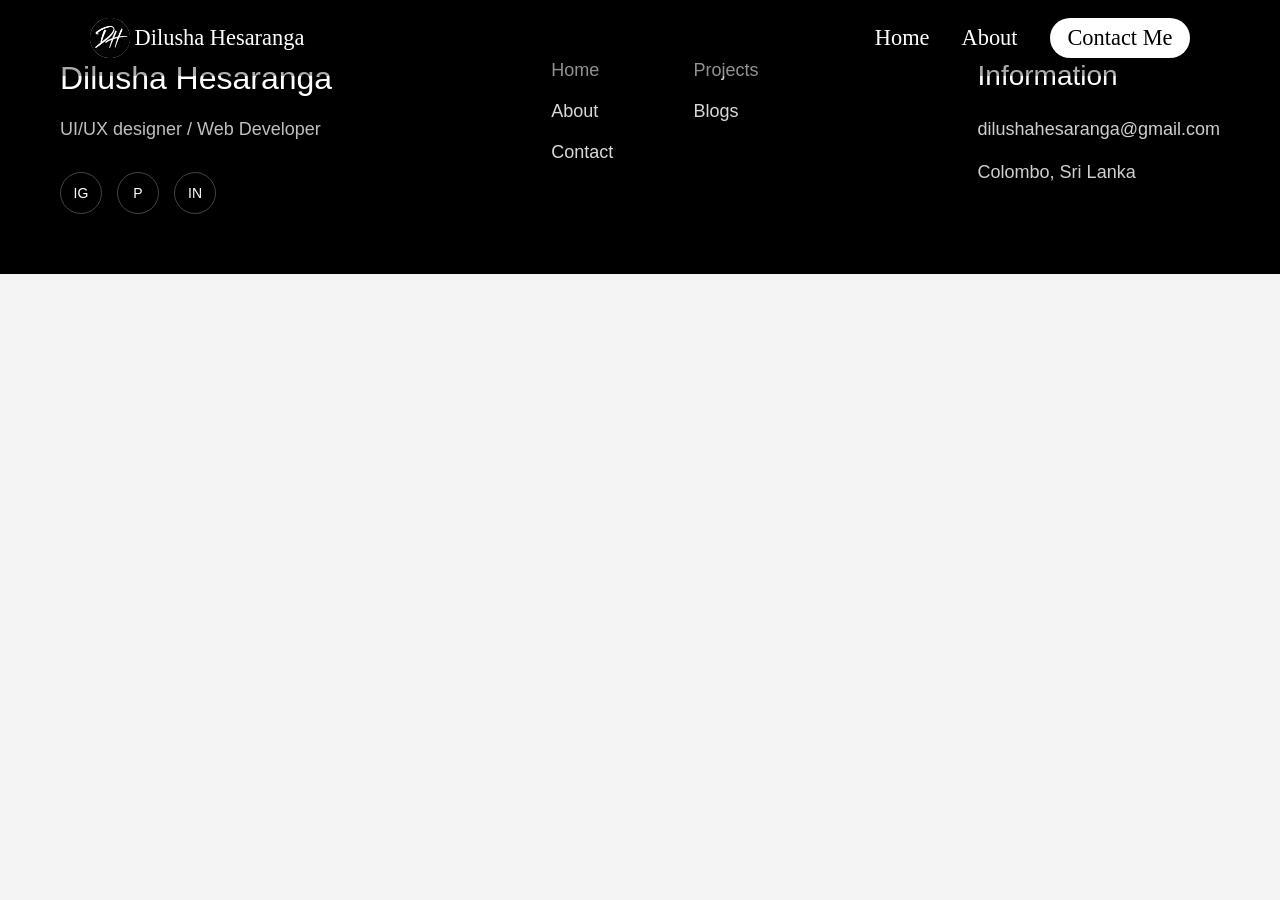
==== about.html @ bdb1834d "Made some changes to styles.css to make index.html more mobile responsive" ====
<!DOCTYPE html>
<html lang="en">
<head>
    <meta charset="UTF-8">
    <meta name="viewport" content="width=device-width, initial-scale=1.0">
    <title>Document</title>
    <link rel="stylesheet" href="./styles/styles.css">
    <link rel="stylesheet" href="https://cdnjs.cloudflare.com/ajax/libs/font-awesome/6.0.0/css/all.min.css">

</head>
<body>
    <div class="navbar">
        <div class="nav-name">
            <img src="./images/signature.webp" alt="signature-image" loading="lazy">
            <p class="title-name">Dilusha Hesaranga</p>
        </div>
        <div class="nav-links">
            <a href="index.html">Home</a>
            <a href="about.html">About</a>
            <a href="contact.html" id="cta">Contact Me</a>
        </div>
        <i class="fa-solid fa-bars" style="color: rgb(255, 255, 255);display: none;"></i>
        <div class="nav-links-mobile" style="display: none;">
            <a href="index.html">Home</a>
            <a href="about.html">About</a>
            <a href="contact.html" id="cta">Contact Me</a>
        </div>
    </div>    
    
    <footer class="footer">
  <div class="footer-container">
    <div class="footer-left">
      <h2>Dilusha Hesaranga</h2>
      <p>UI/UX designer / Web Developer</p>

      <div class="social-icons">
        <a href="www.instagram.com">IG</a>
        <a href="www.pinterest.com">P</a>
        <a href="www.linkedin.com">IN</a>
      </div>
    </div>

    <div class="footer-links">
      <div>
        <a href="./index.html">Home</a>
        <a href="./about.html">About</a>
        <a href="./contact.html">Contact</a>
      </div>

      <div>
        <a href="#">Projects</a>
        <a href="#">Blogs</a>
      </div>
    </div>

    <div class="footer-info">
      <h3>Information</h3>
      <p>dilushahesaranga@gmail.com</p>
      <p>Colombo, Sri Lanka</p>
    </div>
  </div>
</footer>
    <script src="scripts/script.js" defer></script>
</body>
</html>
---- styles/styles.css ----
:root{
    --morange: rgb(201, 81, 0);
    --cta-rad:30px;
    --darkgrey:rgba(65, 65, 65, 0.863);
    --grey:rgba(163, 163, 163, 0.117);
    --p:1.4em;
    --sp:1.2em;
    --upadding:0 4em;
}

*{
    box-sizing: border-box;
}

html{
    scroll-behavior: smooth;
}

body{
    margin: 0;
    background-color: var(--grey);
    overflow-x: hidden;
}

img{
    max-width: 100%;
    height: auto;
}

h1{
    font-weight: 500;
}

p{
    line-height: 1.4em;
}

.navbar{
    display: flex;
    justify-content: space-between;
    padding: var(--upadding);
    align-items: center;
    font-size: var(--p);
    position: fixed;
    width: 100%;
    box-sizing: border-box;
    z-index: 10;
    background-color: rgba(0, 0, 0, 0.326);
    animation: slideFromTop 1s ease;
    left: 0;
    top: 0;
}

.nav-name img{
    height: 40px;
    width: 40px;
    border-radius: 100%;
    flex-shrink: 0;
}

.nav-name{
    display: flex;
    align-items: center;
    gap: 5px;
    color: white;
    min-width: 0;
}

.title-name{
    white-space: nowrap;
}

.nav-links{
    display: flex;
    align-items: center;
    flex-wrap: wrap;
}

.nav-links a{
    margin-right: 2rem;
    text-decoration: none;
    color: white;
}

.nav-links a:last-child{
    margin-right: 0;
}

#cta{
    color: black;
    background-color: white;
    padding: 0.3em 0.8em;
    border-radius: var(--cta-rad);
    display: inline-flex;
    align-items: center;
    justify-content: center;
}

.nav-links-mobile{
    position: absolute;
    top: 100%;
    right: 1.5em;
    width: min(260px, calc(100% - 3em));
    padding: 1em;
    background-color: rgba(0, 0, 0, 0.88);
    border-radius: 20px;
}

.nav-links-mobile a{
    display: block;
    color: white;
    text-decoration: none;
    padding: 0.7em 0;
}

.hero-section {
    position: relative;
    display: flex;
    align-items: flex-end;
    min-height: 100vh;
    justify-content: flex-start;
    padding-top: 90px;
}

.rate-column{
    display: flex;
    align-items: center;
    gap: 0.25em;
    margin: 0 0 -1em 0;
    flex-wrap: wrap;
}

#hero-img {
    position: absolute;
    top: 0;
    left: 0;
    width: 100%;
    height: 100%;
    object-fit: cover;
    z-index: -1;
    animation: imageAnimation 0.8s ease;
}

.hero-desc {
    position: relative;
    z-index: 1;
    padding: 4em;
    max-width: 600px;
    width: 100%;
    color: white;
    font-size: var(--p);
    line-height: 1.2em;
    animation: slideFromLeft 1s ease;
}

#hero-title{
    word-break: break-word;
}

.cta-hero{
    background-color: var(--morange);
    color: white;
    font-size: 1em;
    padding: 0.4em 0.9em;
    border-radius: var(--cta-rad);
    max-width: fit-content;
    font-weight: bold;
    border: none;
    cursor: pointer;
}

.displayed-marquee{
    padding: 2em 0;
    display: flex;
    gap: 6%;
    align-items: center;
    justify-content: center;
    flex-wrap: nowrap;
    animation: marquee 15s linear infinite;
    min-width: max-content;
}

.marquee-section img{
    height: 50px;
    width: auto;
    flex-shrink: 0;
}

.marquee-section {
    -webkit-mask-image: linear-gradient(to right, transparent, black 30%, black 70%, transparent);
    mask-image: linear-gradient(to right, transparent, black 30%, black 70%, transparent);
    background-color: white;
    overflow: hidden;
}

.smtopic{
    display: flex;
    align-items: center;
    justify-content: center;
}

.smtopic p{
    font-size: 1.2em;
}

.descriptive-section{
    display: flex;
    flex-direction: column;
    align-items: center;
    padding: 0 1.5em;
}

.des-title{
    font-size: 2em;
    font-weight: 500;
    max-width: 800px;
    text-align: center;
}

.des-features{
    display: flex;
    gap: 1em;
    font-size: 1.3em;
    flex-wrap: wrap;
    justify-content: center;
}

.des-features p{
    background-color: white;
    padding: 0.45em 0.8em;
    border-radius: var(--cta-rad);
    margin: 0;
}

.features{
    display: grid;
    grid-template-columns: repeat(3, 1fr);
    padding: 0 10em;
    align-items: stretch;
    gap: 2.5em;
}

.feature-one{
    background-image: url(/images/strategy.webp);
    min-height: 400px;
    width: 100%;
    background-size: cover;
    background-position: center;
    color: white;
    border-radius: var(--cta-rad);
    align-content: end;
    padding: 1em;
}

.feature-two{
    background-image: url(/images/user.webp);
    min-height: 400px;
    width: 100%;
    background-size: cover;
    background-position: center;
    color: white;
    border-radius: var(--cta-rad);
    align-content: end;
    padding: 1em;
}

.feature-three{
    background-image: url(/images/execution.webp);
    min-height: 400px;
    width: 100%;
    background-size: cover;
    background-position: center;
    color: white;
    border-radius: var(--cta-rad);
    align-content: end;
    padding: 1em;
}

.feature-one h1,
.feature-one p,
.feature-two h1,
.feature-two p,
.feature-three h1,
.feature-three p{
    margin-left: 5px;
    font-weight: 500;
}

.feature-one p,
.feature-three p,
.feature-two p{
    font-size: 1.1em;
}

.project-section{
    display: flex;
    align-items: flex-start;
    padding: 0 10%;
    flex-direction: column;
}

.left-project{
    max-width: 540px;
}

.left-project h1{
    font-weight: 500;
}

.left-project p{
    font-size: var(--sp);
    color: var(--darkgrey);
}

.sub-project{
    display: flex;
    align-items: flex-end;
    justify-content: space-between;
    width: 100%;
    gap: 2em;
}

.right-project{
    display: flex;
    align-items: flex-end;
    justify-content: flex-end;
}

.specp{
    font-size: var(--sp);
    color: var(--darkgrey);
    max-width: 790px;
    text-align: center;
    padding: 0 1.5em;
}

.procolumn{
    display: flex;
    flex-direction: column;
    justify-content: center;
    align-items: center;
    padding: 0 1.5em;
}

.col1,.col2,.col3{
    display: flex;
    max-width: 700px;
    width: 100%;
    gap: 3em;
    background-color: white;
    margin: 1em;
    padding: 1em;
    border: 1px solid var(--darkgrey);
    border-radius: var(--cta-rad);
}

.footer {
    background-color: #000;
    color: #fff;
    padding: 60px 60px;
    font-family: Arial, sans-serif;
}

.footer-container {
    display: flex;
    justify-content: space-between;
    align-items: flex-start;
    gap: 60px;
    flex-wrap: wrap;
}

.footer-left h2 {
    font-size: 32px;
    font-weight: 500;
    margin: 0 0 20px;
}

.footer-left p {
    font-size: 18px;
    color: #bfbfbf;
    margin-bottom: 30px;
}

.social-icons {
    display: flex;
    gap: 15px;
    flex-wrap: wrap;
}

.social-icons a {
    width: 42px;
    height: 42px;
    border: 1px solid #444;
    border-radius: 50%;
    display: flex;
    align-items: center;
    justify-content: center;
    text-decoration: none;
    color: #fff;
    font-size: 14px;
    transition: 0.3s;
}

.social-icons a:hover {
    border-color: #fff;
}

.footer-links {
    display: flex;
    gap: 80px;
    flex-wrap: wrap;
}

.footer-links div {
    display: flex;
    flex-direction: column;
    gap: 20px;
}

.footer-links a {
    color: #d9d9d9;
    text-decoration: none;
    font-size: 18px;
    transition: 0.3s;
}

.footer-links a:hover {
    color: #fff;
}

.footer-info h3 {
    font-size: 28px;
    margin: 0 0 25px;
    font-weight: 500;
}

.footer-info p {
    font-size: 18px;
    color: #cfcfcf;
    margin: 0 0 18px;
}

@media (max-width: 1200px) {
    :root{
        --upadding: 0 2.5em;
    }

    .features{
        padding: 0 5em;
        gap: 1.5em;
    }

    .project-section{
        padding: 0 6%;
    }
}

@media (max-width: 992px) {
    :root{
        --p: 1.2em;
        --sp: 1.05em;
        --upadding: 0 2em;
    }

    .navbar{
        padding-top: 1em;
        padding-bottom: 1em;
    }

    .hero-section{
        min-height: auto;
        padding-top: 110px;
        padding-bottom: 4em;
        align-items: flex-end;
    }

    .hero-desc{
        max-width: 100%;
        padding: 3em 2em;
    }

    .des-title{
        font-size: 1.7em;
    }

    .features{
        grid-template-columns: repeat(2, 1fr);
        padding: 0 2em;
    }

    .sub-project{
        flex-direction: column;
        align-items: flex-start;
    }

    .left-project{
        max-width: 100%;
    }

    .right-project{
        width: 100%;
        justify-content: flex-start;
    }

    .footer {
        padding: 50px 35px;
    }

    .footer-container {
        flex-direction: column;
        gap: 40px;
    }

    .footer-links {
        gap: 40px;
    }
}

@media (max-width: 768px) {
    :root{
        --upadding: 0 1.2em;
    }

    .navbar{
        font-size: 1em;
        gap: 1em;
    }

    .title-name{
        font-size: 0.95em;
    }

    .nav-links{
        display: none;
    }

    .navbar .fa-bars{
        display: block !important;
        cursor: pointer;
        font-size: 1.2em;
    }

    .hero-section{
        align-items: flex-end;
        min-height: 90vh;
    }

    .hero-desc{
        padding: 2em 1.2em;
        font-size: 1.05em;
    }

    .rate-column{
        margin-bottom: 0;
    }

    .displayed-marquee{
        gap: 40px;
        padding: 1.5em 0;
    }

    .marquee-section img{
        height: 40px;
    }

    .des-title{
        font-size: 1.45em;
    }

    .des-features{
        font-size: 1em;
        gap: 0.8em;
    }

    .features{
        grid-template-columns: 1fr;
        padding: 0 1.2em;
    }

    .feature-one,
    .feature-two,
    .feature-three{
        min-height: 320px;
    }

    .project-section{
        padding: 0 1.2em;
    }

    .col1,.col2,.col3{
        flex-direction: column;
        gap: 1em;
    }

    .footer {
        padding: 40px 20px;
    }

    .footer-left h2 {
        font-size: 26px;
    }

    .footer-info h3 {
        font-size: 24px;
    }

    .footer-links a,
    .footer-left p,
    .footer-info p {
        font-size: 16px;
    }
}

@media (max-width: 576px) {
    .navbar{
        padding-left: 1em;
        padding-right: 1em;
    }

    .nav-name{
        gap: 8px;
        max-width: calc(100% - 40px);
    }

    .title-name{
        overflow: hidden;
        text-overflow: ellipsis;
    }

    .hero-section{
        min-height: 85vh;
        padding-top: 85px;
    }

    .hero-desc{
        padding: 1.5em 1em;
    }

    .hero-desc p{
        font-size: 0.95em;
    }

    .cta-hero{
        width: 100%;
        max-width: 220px;
        text-align: center;
    }

    .des-title{
        font-size: 1.25em;
    }

    .specp{
        padding: 0 1em;
    }

    .col1,.col2,.col3{
        padding: 0.9em;
        margin-left: 0;
        margin-right: 0;
    }

    .footer-links {
        flex-direction: column;
        gap: 25px;
    }
}

@media (max-width: 420px) {
    .nav-name img{
        height: 34px;
        width: 34px;
    }

    .title-name{
        font-size: 0.85em;
    }

    .hero-section{
        min-height: 80vh;
    }

    .hero-desc{
        font-size: 0.95em;
    }

    .des-features{
        flex-direction: column;
        align-items: center;
    }

    .feature-one,
    .feature-two,
    .feature-three{
        min-height: 280px;
    }
}

/*Animations*/
@keyframes slideFromLeft {
    from {
        transform: translateX(-50px);
        opacity: 0;
    }
    to {
        transform: translateX(0);
        opacity: 1;
    }
}

@keyframes slideFromTop {
    from {
        transform: translateY(-50px);
        opacity: 0;
    }
    to {
        transform: translateY(0);
        opacity: 1;
    }
}

@keyframes imageAnimation{
    from{
        filter: blur(10px);
    }
    to{
        filter: blur(0);
    }
}

@keyframes marquee{
    from{
        transform: translateX(0);
    }
    to{
        transform: translateX(-50%);
    }
}
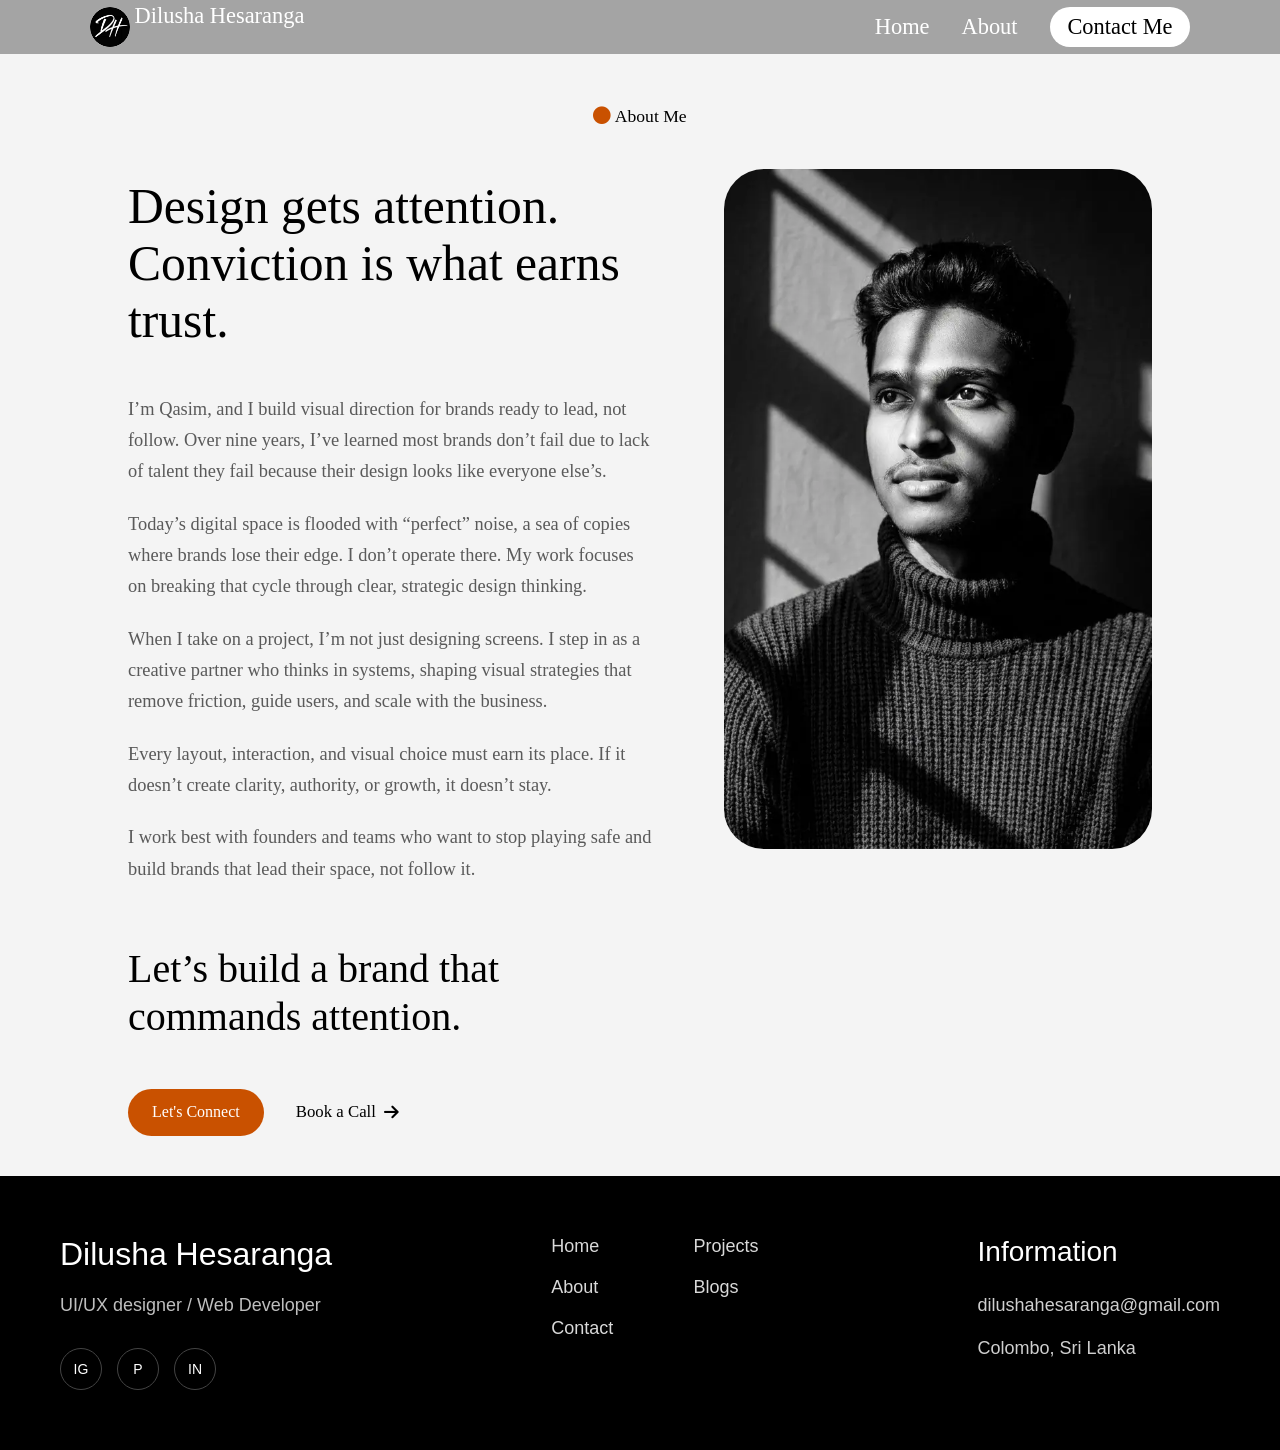
==== commit 3dfb119b: "Added the content for the about.html and made it responsive" ====
--- a/about.html
+++ b/about.html
@@ -4,6 +4,7 @@
     <meta charset="UTF-8">
     <meta name="viewport" content="width=device-width, initial-scale=1.0">
     <title>Document</title>
+    <link rel="stylesheet" href="./styles/about.css">
     <link rel="stylesheet" href="./styles/styles.css">
     <link rel="stylesheet" href="https://cdnjs.cloudflare.com/ajax/libs/font-awesome/6.0.0/css/all.min.css">
 
@@ -25,7 +26,41 @@
             <a href="about.html">About</a>
             <a href="contact.html" id="cta">Contact Me</a>
         </div>
-    </div>    
+    </div>  
+    
+    
+    <section class="about-wrapper">
+        <div class="about-topic">
+            <p><i class="fa-solid fa-circle" style="color: var(--morange);"></i>&nbsp;About Me</p>
+        </div>
+
+        <div class="about-section">
+            <div class="left-about">
+                <h1>Design gets attention. Conviction is what earns trust.</h1>
+
+                <p>I’m Qasim, and I build visual direction for brands ready to lead, not follow. Over nine years, I’ve learned most brands don’t fail due to lack of talent they fail because their design looks like everyone else’s.</p>
+
+                <p>Today’s digital space is flooded with “perfect” noise, a sea of copies where brands lose their edge. I don’t operate there. My work focuses on breaking that cycle through clear, strategic design thinking.</p>
+
+                <p>When I take on a project, I’m not just designing screens. I step in as a creative partner who thinks in systems, shaping visual strategies that remove friction, guide users, and scale with the business.</p>
+
+                <p>Every layout, interaction, and visual choice must earn its place. If it doesn’t create clarity, authority, or growth, it doesn’t stay.</p>
+
+                <p>I work best with founders and teams who want to stop playing safe and build brands that lead their space, not follow it.</p>
+
+                <h2>Let’s build a brand that commands attention.</h2>
+
+                <div class="about-buttons">
+                    <a href="#" class="cta-about">Let's Connect</a>
+                    <a href="#" class="book-call">Book a Call <i class="fa-solid fa-arrow-right"></i></a>
+                </div>
+            </div>
+
+            <div class="right-about">
+                <img src="./images/about-portrait.webp" alt="about-image">
+            </div>
+        </div>
+    </section>
     
     <footer class="footer">
   <div class="footer-container">
--- a/styles/about.css
+++ b/styles/about.css
@@ -0,0 +1,306 @@
+:root{
+    --morange: rgb(201, 81, 0);
+    --cta-rad: 30px;
+    --darkgrey: rgba(65, 65, 65, 0.863);
+    --grey: rgba(163, 163, 163, 0.117);
+    --p: 1.4em;
+    --sp: 1.2em;
+    --upadding: 0 4em;
+}
+
+*{
+    box-sizing: border-box;
+}
+
+html{
+    scroll-behavior: smooth;
+}
+
+body{
+    margin: 0;
+    background-color: var(--grey);
+    overflow-x: hidden;
+}
+
+img{
+    max-width: 100%;
+    height: auto;
+}
+
+h1,h2,p{
+    margin-top: 0;
+}
+
+.about-wrapper{
+    margin-top: 5em;
+    width: 100%;
+    min-height: 100vh;
+    padding: 1.5em 10% 2.5em 10%;
+    display: flex;
+    flex-direction: column;
+    justify-content: center;
+}
+
+.about-topic{
+    display: flex;
+    align-items: center;
+    justify-content: center;
+    margin-bottom: 2.5em;
+}
+
+.about-topic p{
+    font-size: 1.1em;
+    color: black;
+    margin: 0;
+}
+
+.about-section{
+    display: grid;
+    grid-template-columns: 1.1fr 0.9fr;
+    gap: 4.5em;
+    align-items: start;
+}
+
+.left-about{
+    padding-top: 0.6em;
+}
+
+.left-about h1{
+    font-size: 3.1em;
+    font-weight: 500;
+    line-height: 1.15em;
+    max-width: 650px;
+    margin-bottom: 0.9em;
+    color: black;
+}
+
+.left-about p{
+    font-size: 1.15em;
+    line-height: 1.7em;
+    color: var(--darkgrey);
+    max-width: 720px;
+    margin-bottom: 1.15em;
+}
+
+.left-about h2{
+    font-size: 2.5em;
+    font-weight: 500;
+    line-height: 1.2em;
+    max-width: 620px;
+    margin-top: 1.5em;
+    margin-bottom: 1.2em;
+    color: black;
+}
+
+.about-buttons{
+    display: flex;
+    align-items: center;
+    gap: 2em;
+    flex-wrap: wrap;
+    margin-top: 0.5em;
+}
+
+.cta-about{
+    text-decoration: none;
+    background-color: var(--morange);
+    color: white;
+    padding: 0.9em 1.5em;
+    border-radius: var(--cta-rad);
+    font-weight: 500;
+    display: inline-flex;
+    align-items: center;
+    justify-content: center;
+}
+
+.book-call{
+    text-decoration: none;
+    color: black;
+    font-size: 1.05em;
+    display: inline-flex;
+    align-items: center;
+    gap: 0.5em;
+}
+
+.right-about{
+    display: flex;
+    justify-content: center;
+    align-items: flex-start;
+}
+
+.right-about img{
+    width: 100%;
+    max-width: 470px;
+    height: 680px;
+    object-fit: cover;
+    border-radius: 40px;
+    display: block;
+}
+
+@media (max-width: 1200px){
+    .about-wrapper{
+        padding: 1.5em 7% 2.5em 7%;
+    }
+
+    .about-section{
+        gap: 3em;
+    }
+
+    .left-about h1{
+        font-size: 2.6em;
+    }
+
+    .left-about h2{
+        font-size: 2.1em;
+    }
+
+    .left-about p{
+        font-size: 1.05em;
+    }
+
+    .right-about img{
+        height: 620px;
+    }
+}
+
+@media (max-width: 992px){
+    .about-wrapper{
+        padding: 2em 5% 3em 5%;
+    }
+
+    .about-section{
+        grid-template-columns: 1fr;
+        gap: 2.5em;
+    }
+
+    .left-about{
+        order: 2;
+        padding-top: 0;
+    }
+
+    .right-about{
+        order: 1;
+        justify-content: flex-start;
+    }
+
+    .right-about img{
+        max-width: 420px;
+        height: 560px;
+    }
+
+    .left-about h1{
+        font-size: 2.3em;
+        max-width: 100%;
+    }
+
+    .left-about h2{
+        font-size: 2em;
+        max-width: 100%;
+    }
+
+    .left-about p{
+        max-width: 100%;
+    }
+}
+
+@media (max-width: 768px){
+    .about-wrapper{
+        padding: 1.5em 1.2em 2.5em 1.2em;
+    }
+
+    .about-topic{
+        margin-bottom: 2em;
+    }
+
+    .about-section{
+        gap: 2em;
+    }
+
+    .left-about h1{
+        font-size: 2em;
+        line-height: 1.2em;
+    }
+
+    .left-about h2{
+        font-size: 1.8em;
+        line-height: 1.25em;
+        margin-top: 1.3em;
+    }
+
+    .left-about p{
+        font-size: 1em;
+        line-height: 1.65em;
+    }
+
+    .about-buttons{
+        gap: 1.2em;
+    }
+
+    .right-about img{
+        width: 100%;
+        max-width: 100%;
+        height: 500px;
+        border-radius: 30px;
+    }
+}
+
+@media (max-width: 576px){
+    .about-wrapper{
+        padding: 1.2em 1em 2em 1em;
+    }
+
+    .about-topic p{
+        font-size: 1em;
+    }
+
+    .left-about h1{
+        font-size: 1.7em;
+    }
+
+    .left-about h2{
+        font-size: 1.55em;
+    }
+
+    .left-about p{
+        font-size: 0.95em;
+        margin-bottom: 1em;
+    }
+
+    .about-buttons{
+        flex-direction: row;
+        align-items: center;
+        gap: 1em;
+    }
+
+    .cta-about{
+        padding: 0.8em 1.25em;
+        font-size: 0.95em;
+    }
+
+    .book-call{
+        font-size: 0.95em;
+    }
+
+    .right-about img{
+        height: 420px;
+        border-radius: 24px;
+    }
+}
+
+@media (max-width: 420px){
+    .left-about h1{
+        font-size: 1.5em;
+    }
+
+    .left-about h2{
+        font-size: 1.35em;
+    }
+
+    .about-buttons{
+        flex-direction: column;
+        align-items: flex-start;
+    }
+
+    .right-about img{
+        height: 360px;
+    }
+}
--- a/styles/styles.css
+++ b/styles/styles.css
@@ -239,38 +239,41 @@
     align-items: stretch;
     gap: 2.5em;
 }
-
+.feature-one,.feature-two,.feature-three{
+    box-shadow: 10px 10px 8px rgba(143, 143, 143, 0.331);
+}
 .feature-one{
-    background-image: url(/images/strategy.webp);
+    background-image: url("/images/strategy (1).webp");
     min-height: 400px;
     width: 100%;
     background-size: cover;
     background-position: center;
-    color: white;
+    color: black;
     border-radius: var(--cta-rad);
     align-content: end;
     padding: 1em;
+    
 }
 
 .feature-two{
-    background-image: url(/images/user.webp);
+    background-image: url("/images/user (1).webp");
     min-height: 400px;
     width: 100%;
     background-size: cover;
     background-position: center;
-    color: white;
+    color: black;
     border-radius: var(--cta-rad);
     align-content: end;
     padding: 1em;
 }
 
 .feature-three{
-    background-image: url(/images/execution.webp);
+    background-image: url("/images/execution (1).webp");
     min-height: 400px;
     width: 100%;
     background-size: cover;
     background-position: center;
-    color: white;
+    color: black;
     border-radius: var(--cta-rad);
     align-content: end;
     padding: 1em;
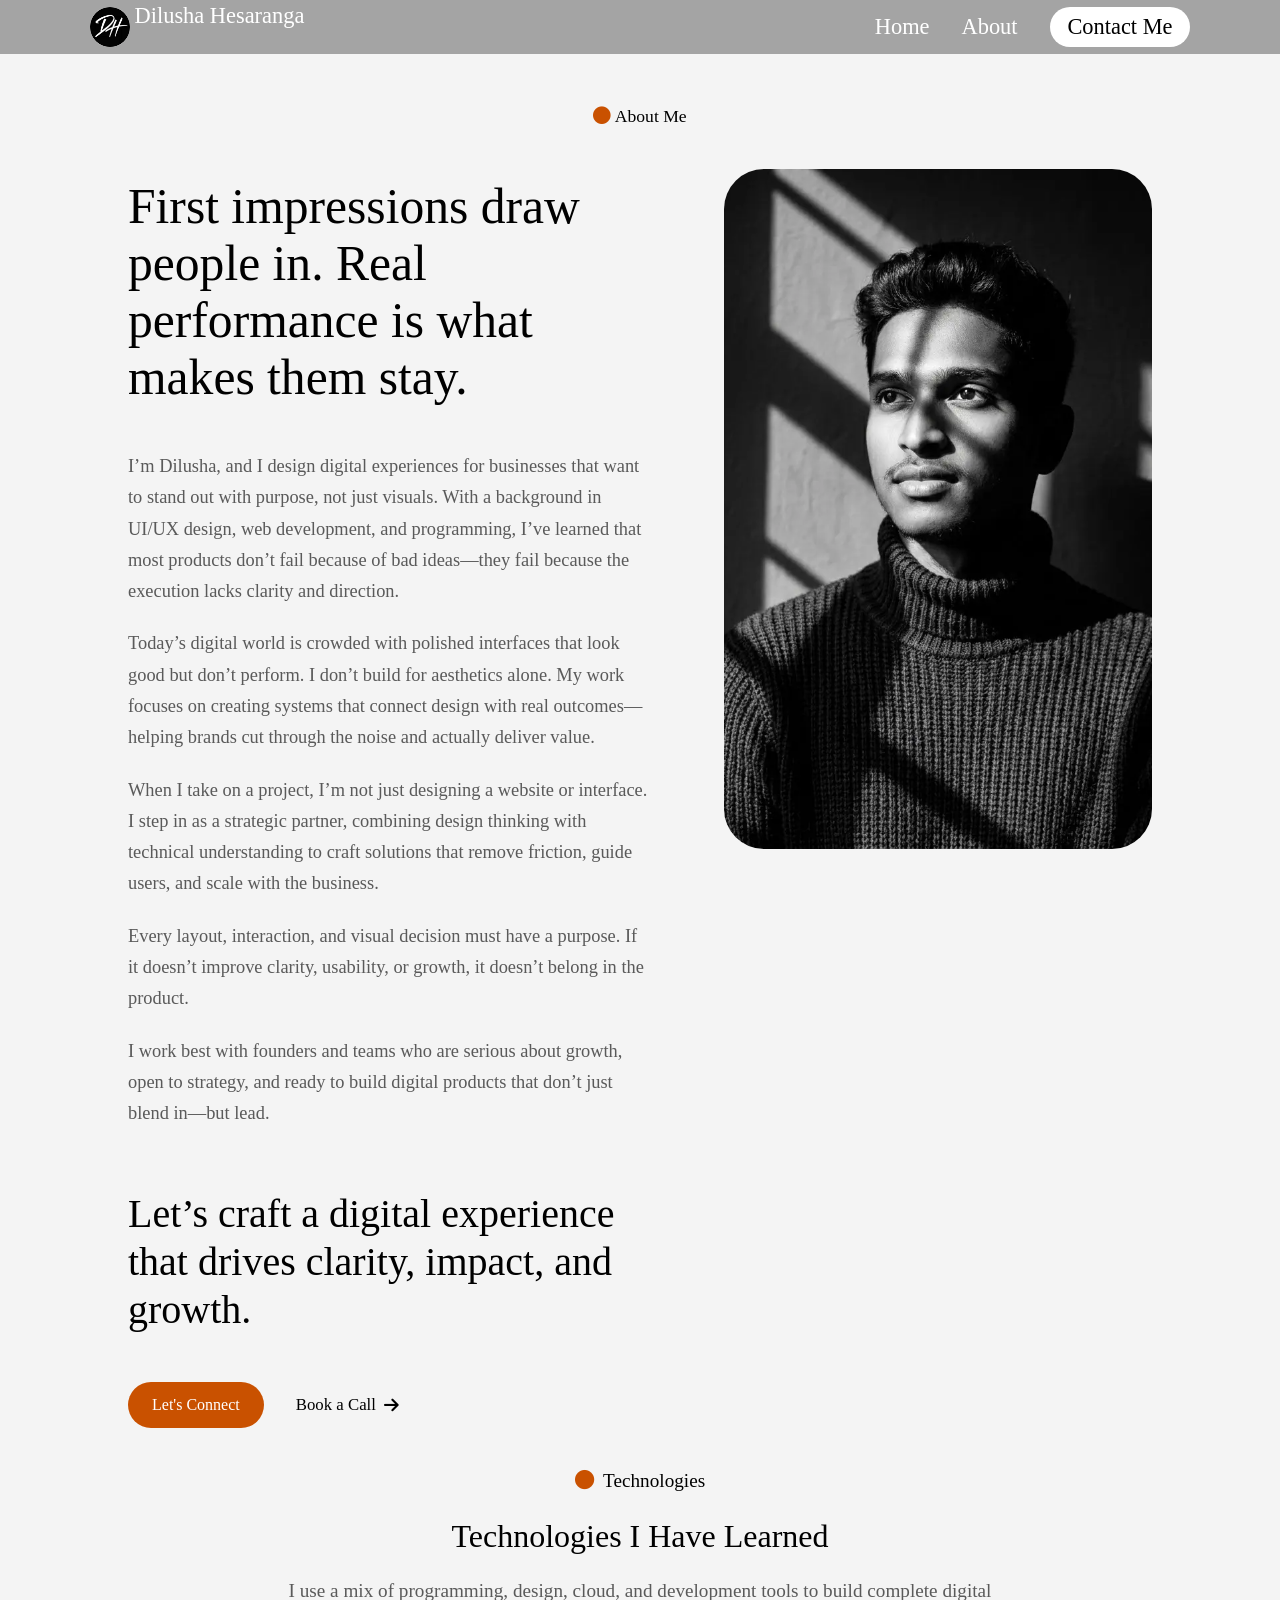
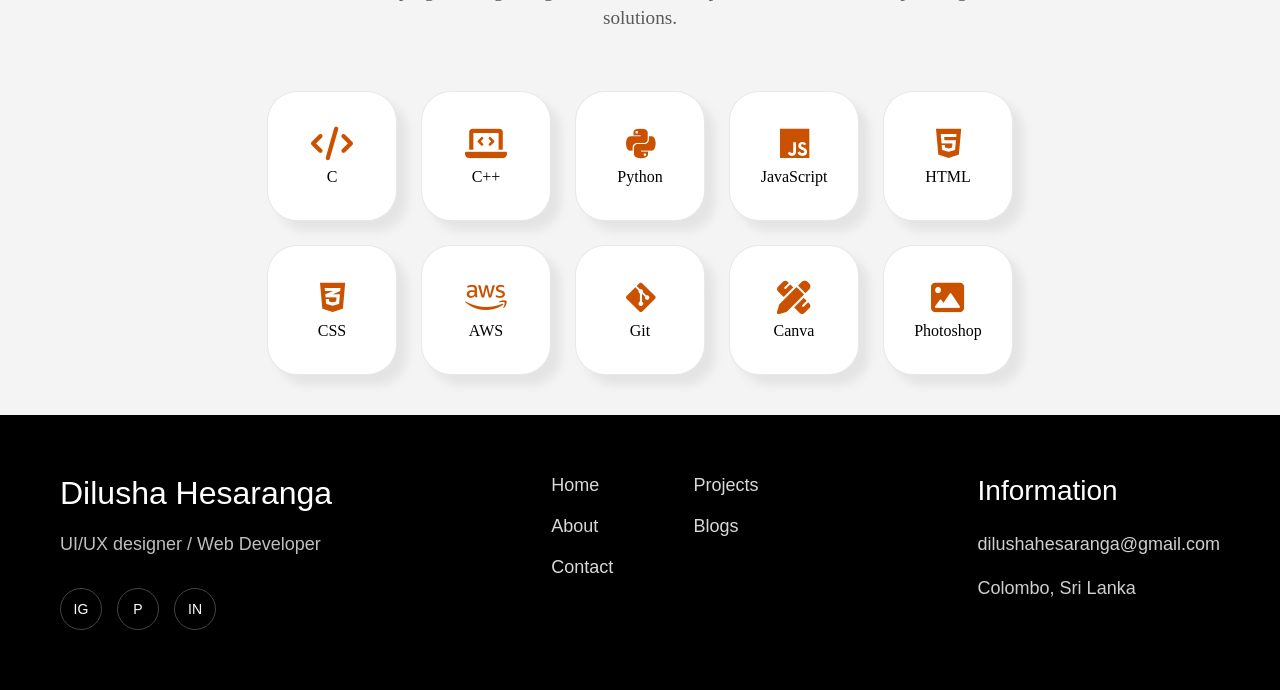
==== commit ad6afaee: "Added more changes and added the skills to about.html" ====
--- a/about.html
+++ b/about.html
@@ -36,20 +36,19 @@
 
         <div class="about-section">
             <div class="left-about">
-                <h1>Design gets attention. Conviction is what earns trust.</h1>
+                <h1>First impressions draw people in. Real performance is what makes them stay.</h1>
 
-                <p>I’m Qasim, and I build visual direction for brands ready to lead, not follow. Over nine years, I’ve learned most brands don’t fail due to lack of talent they fail because their design looks like everyone else’s.</p>
+                <p>I’m Dilusha, and I design digital experiences for businesses that want to stand out with purpose, not just visuals. With a background in UI/UX design, web development, and programming, I’ve learned that most products don’t fail because of bad ideas—they fail because the execution lacks clarity and direction.</p>
 
-                <p>Today’s digital space is flooded with “perfect” noise, a sea of copies where brands lose their edge. I don’t operate there. My work focuses on breaking that cycle through clear, strategic design thinking.</p>
+                <p>Today’s digital world is crowded with polished interfaces that look good but don’t perform. I don’t build for aesthetics alone. My work focuses on creating systems that connect design with real outcomes—helping brands cut through the noise and actually deliver value.</p>
 
-                <p>When I take on a project, I’m not just designing screens. I step in as a creative partner who thinks in systems, shaping visual strategies that remove friction, guide users, and scale with the business.</p>
+                <p>When I take on a project, I’m not just designing a website or interface. I step in as a strategic partner, combining design thinking with technical understanding to craft solutions that remove friction, guide users, and scale with the business.</p>
 
-                <p>Every layout, interaction, and visual choice must earn its place. If it doesn’t create clarity, authority, or growth, it doesn’t stay.</p>
+                <p>Every layout, interaction, and visual decision must have a purpose. If it doesn’t improve clarity, usability, or growth, it doesn’t belong in the product.</p>
 
-                <p>I work best with founders and teams who want to stop playing safe and build brands that lead their space, not follow it.</p>
+                <p>I work best with founders and teams who are serious about growth, open to strategy, and ready to build digital products that don’t just blend in—but lead.</p>
 
-                <h2>Let’s build a brand that commands attention.</h2>
-
+                <h2>Let’s craft a digital experience that drives clarity, impact, and growth.</h2>  
                 <div class="about-buttons">
                     <a href="#" class="cta-about">Let's Connect</a>
                     <a href="#" class="book-call">Book a Call <i class="fa-solid fa-arrow-right"></i></a>
@@ -61,6 +60,73 @@
             </div>
         </div>
     </section>
+
+    <div class="tech-section">
+    <div class="smtopic">
+        <p><i class="fa-solid fa-circle" style="color: var(--morange);"></i>
+        &nbsp;Technologies</p>
+    </div>
+
+    <div class="tech-title">
+        <p>Technologies I Have Learned</p>
+    </div>
+
+    <div class="tech-desc">
+        <p>I use a mix of programming, design, cloud, and development tools to build complete digital solutions.</p>
+    </div>
+
+    <div class="tech-grid">
+        <div class="tech-card">
+            <i class="fa-solid fa-code fa"></i>
+            <h1>C</h1>
+        </div>
+
+        <div class="tech-card">
+            <i class="fa-solid fa-laptop-code"></i>
+            <h1>C++</h1>
+        </div>
+
+        <div class="tech-card">
+            <i class="fa-brands fa-python"></i>
+            <h1>Python</h1>
+        </div>
+
+        <div class="tech-card">
+            <i class="fa-brands fa-js"></i>
+            <h1>JavaScript</h1>
+        </div>
+
+        <div class="tech-card">
+            <i class="fa-brands fa-html5"></i>
+            <h1>HTML</h1>
+        </div>
+
+        <div class="tech-card">
+            <i class="fa-brands fa-css3-alt"></i>
+            <h1>CSS</h1>
+        </div>
+
+        <div class="tech-card">
+            <i class="fa-brands fa-aws"></i>
+            <h1>AWS</h1>
+        </div>
+
+        <div class="tech-card">
+            <i class="fa-brands fa-git-alt"></i>
+            <h1>Git</h1>
+        </div>
+
+        <div class="tech-card">
+            <i class="fa-solid fa-pen-ruler"></i>
+            <h1>Canva</h1>
+        </div>
+
+        <div class="tech-card">
+            <i class="fa-solid fa-image"></i>
+            <h1>Photoshop</h1>
+        </div>
+    </div>
+</div>
     
     <footer class="footer">
   <div class="footer-container">
--- a/styles/about.css
+++ b/styles/about.css
@@ -135,7 +135,155 @@
     border-radius: 40px;
     display: block;
 }
-
+.tech-section{
+    display: flex;
+    flex-direction: column;
+    align-items: center;
+    padding: 0 10%;
+}
+
+.tech-title{
+    max-width: 800px;
+    text-align: center;
+}
+
+.tech-title p{
+    font-size: 2em;
+    font-weight: 500;
+    margin: 0;
+}
+
+.tech-desc{
+    max-width: 760px;
+    text-align: center;
+}
+
+.tech-desc p{
+    font-size: var(--sp);
+    color: var(--darkgrey);
+    margin-top: 1em;
+}
+
+.tech-grid{
+    display: grid;
+    grid-template-columns: repeat(5, 130px);
+    gap: 1.5em;
+    width: 100%;
+    margin: 2.5em 0;
+    justify-content: center;
+}
+
+.tech-card{
+    background-color: white;
+    border-radius: var(--cta-rad);
+    display: flex;
+    flex-direction: column;
+    align-items: center;
+    justify-content: center;
+    gap: 0.5em;
+    height: 130px;
+    width: 130px;
+    border: 1px solid rgba(65, 65, 65, 0.12);
+    box-shadow: 10px 10px 8px rgba(143, 143, 143, 0.150);
+    text-align: center;
+    transition: 0.3s;
+}
+
+.tech-card i{
+    font-size: 2.1em;
+    color: var(--morange);
+}
+
+.tech-card h1{
+    font-size: 1em;
+    font-weight: 500;
+    margin: 0;
+}
+
+.tech-card:hover{
+    transform: translateY(-5px);
+    background-color: var(--morange);
+    color: white;
+    cursor: pointer;
+}
+
+.tech-card:hover i{
+    color: white;
+}
+
+@media (max-width: 1200px){
+    .tech-section{
+        padding: 0 6%;
+    }
+
+    .tech-grid{
+        grid-template-columns: repeat(4, 1fr);
+    }
+}
+
+@media (max-width: 992px){
+    .tech-section{
+        padding: 0 2em;
+    }
+
+    .tech-title p{
+        font-size: 1.7em;
+    }
+
+    .tech-grid{
+        grid-template-columns: repeat(3, 1fr);
+    }
+
+    .tech-card{
+        min-height: 150px;
+    }
+}
+
+@media (max-width: 768px){
+    .tech-section{
+        padding: 0 1.2em;
+    }
+
+    .tech-title p{
+        font-size: 1.45em;
+    }
+
+    .tech-desc p{
+        font-size: 1em;
+    }
+
+    .tech-grid{
+        grid-template-columns: repeat(2, 1fr);
+        gap: 1em;
+    }
+
+    .tech-card{
+        padding: 1.5em 0.8em;
+        min-height: 140px;
+    }
+
+    .tech-card i{
+        font-size: 2em;
+    }
+
+    .tech-card h1{
+        font-size: 1em;
+    }
+}
+
+@media (max-width: 576px){
+    .tech-grid{
+        grid-template-columns: 1fr;
+    }
+
+    .tech-title p{
+        font-size: 1.25em;
+    }
+
+    .tech-card{
+        min-height: 120px;
+    }
+}
 @media (max-width: 1200px){
     .about-wrapper{
         padding: 1.5em 7% 2.5em 7%;
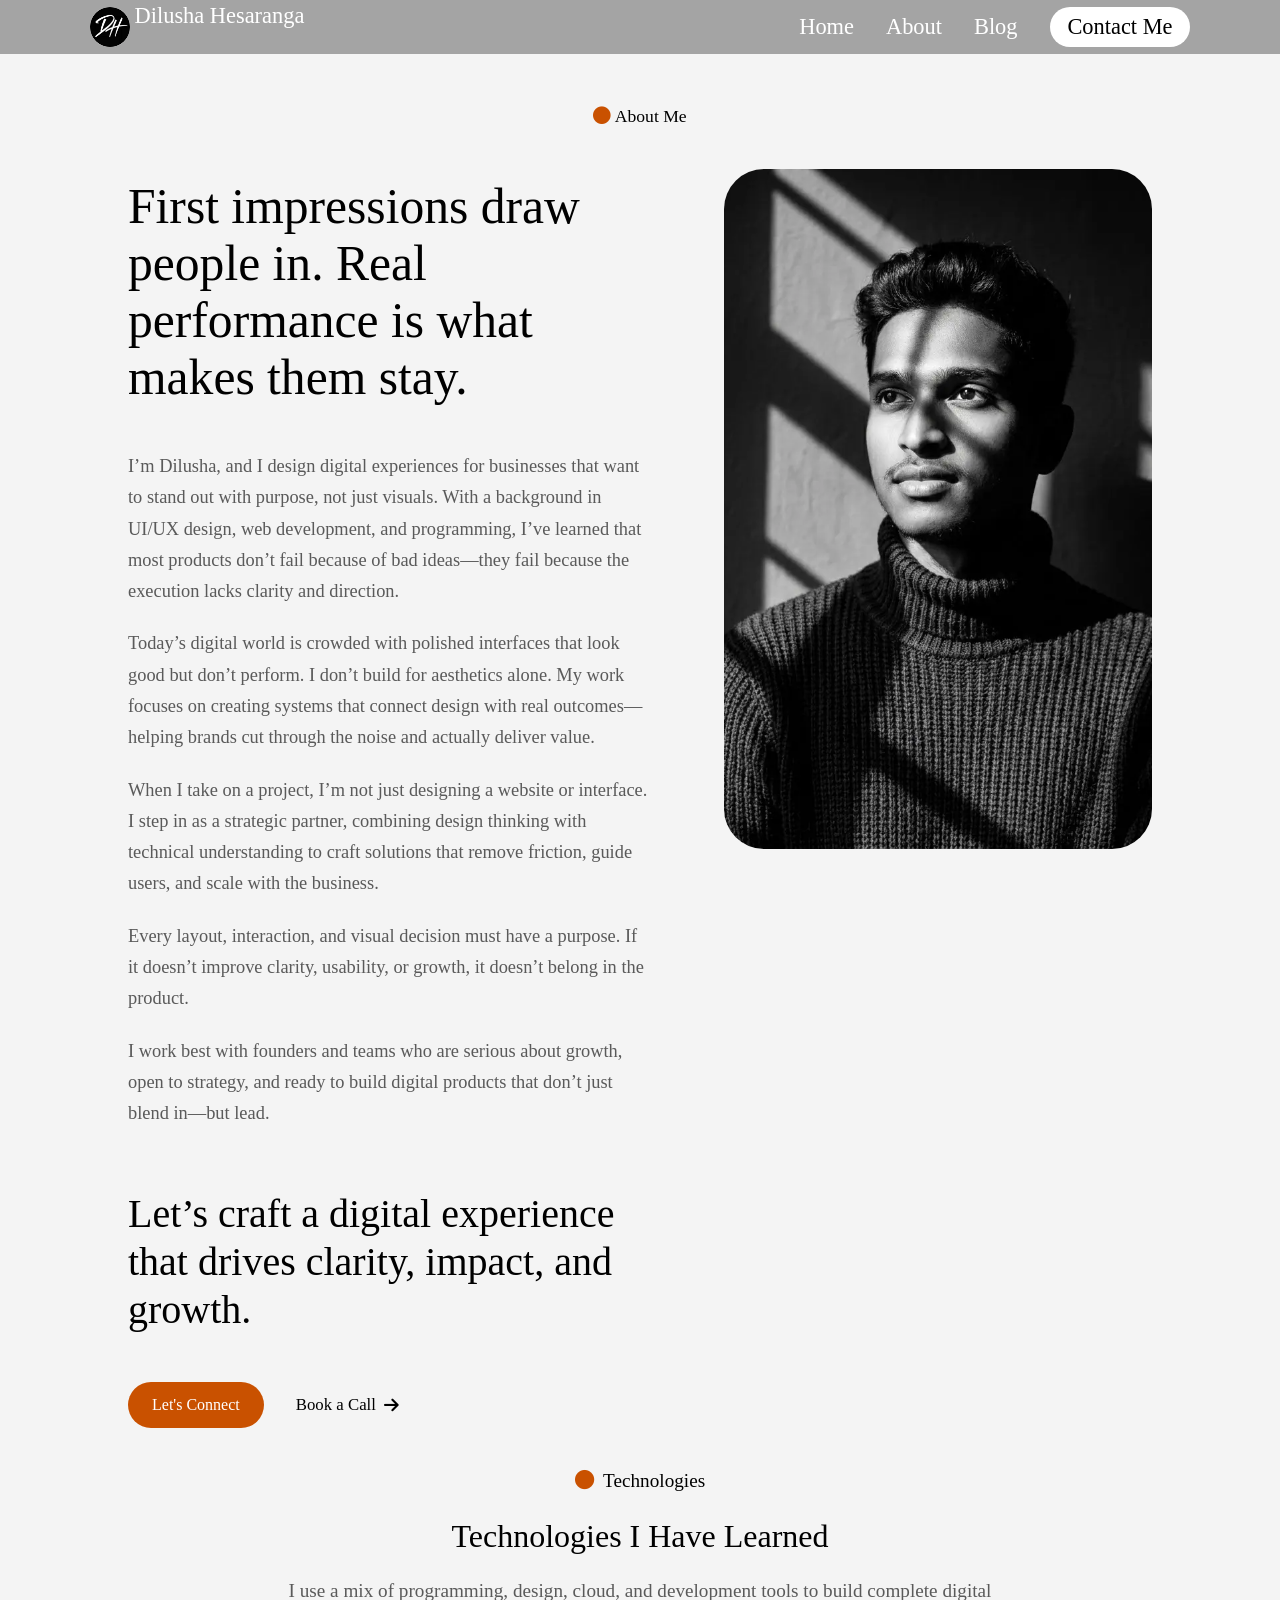
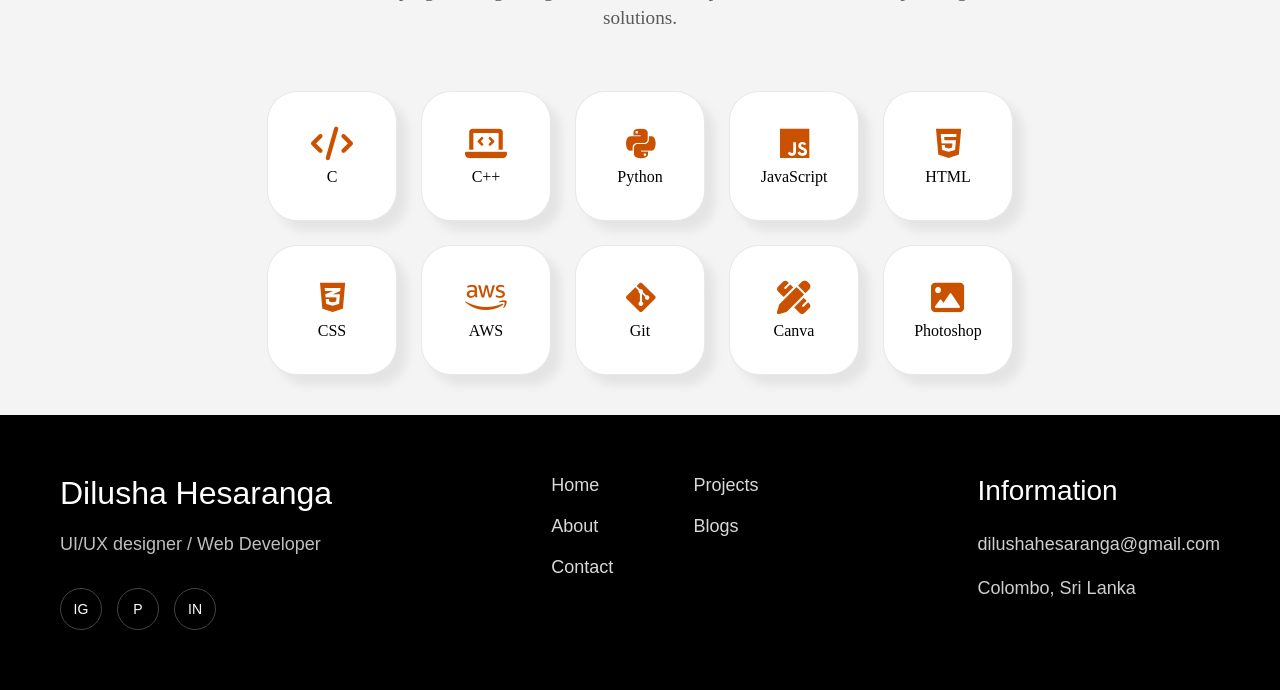
==== commit e88ca28c: "Make the site more consistant and resovled many errors" ====
--- a/about.html
+++ b/about.html
@@ -3,30 +3,35 @@
 <head>
     <meta charset="UTF-8">
     <meta name="viewport" content="width=device-width, initial-scale=1.0">
-    <title>Document</title>
+    <title>Dilusha Hesaranga</title>
     <link rel="stylesheet" href="./styles/about.css">
     <link rel="stylesheet" href="./styles/styles.css">
     <link rel="stylesheet" href="https://cdnjs.cloudflare.com/ajax/libs/font-awesome/6.0.0/css/all.min.css">
 
 </head>
 <body>
-    <div class="navbar">
-        <div class="nav-name">
-            <img src="./images/signature.webp" alt="signature-image" loading="lazy">
-            <p class="title-name">Dilusha Hesaranga</p>
-        </div>
-        <div class="nav-links">
-            <a href="index.html">Home</a>
-            <a href="about.html">About</a>
-            <a href="contact.html" id="cta">Contact Me</a>
-        </div>
-        <i class="fa-solid fa-bars" style="color: rgb(255, 255, 255);display: none;"></i>
-        <div class="nav-links-mobile" style="display: none;">
-            <a href="index.html">Home</a>
-            <a href="about.html">About</a>
-            <a href="contact.html" id="cta">Contact Me</a>
-        </div>
-    </div>  
+        <div class="navbar">
+    <div class="nav-name">
+        <img src="./images/signature.webp" alt="signature-image" loading="lazy">
+        <p class="title-name">Dilusha Hesaranga</p>
+    </div>
+
+    <div class="nav-links">
+        <a href="index.html">Home</a>
+        <a href="about.html">About</a>
+        <a href="blog.html">Blog</a>
+        <a href="contact.html" id="cta">Contact Me</a>
+    </div>
+
+    <i class="fa-solid fa-bars menu-icon"></i>
+
+    <div class="nav-links-mobile">
+        <a href="index.html">Home</a>
+        <a href="about.html">About</a>
+        <a href="blog.html">Blog</a>
+        <a href="contact.html" id="cta">Contact Me</a>
+    </div>
+</div>  
     
     
     <section class="about-wrapper">
--- a/styles/about.css
+++ b/styles/about.css
@@ -135,11 +135,14 @@
     border-radius: 40px;
     display: block;
 }
+
 .tech-section{
     display: flex;
     flex-direction: column;
     align-items: center;
     padding: 0 10%;
+    justify-content: center;
+    width: 100%;
 }
 
 .tech-title{
@@ -171,6 +174,8 @@
     width: 100%;
     margin: 2.5em 0;
     justify-content: center;
+    justify-items: center;
+    align-items: center;
 }
 
 .tech-card{
@@ -217,7 +222,7 @@
     }
 
     .tech-grid{
-        grid-template-columns: repeat(4, 1fr);
+        grid-template-columns: repeat(4, 130px);
     }
 }
 
@@ -231,11 +236,12 @@
     }
 
     .tech-grid{
-        grid-template-columns: repeat(3, 1fr);
+        grid-template-columns: repeat(3, 130px);
     }
 
     .tech-card{
-        min-height: 150px;
+        height: 130px;
+        width: 130px;
     }
 }
 
@@ -253,13 +259,14 @@
     }
 
     .tech-grid{
-        grid-template-columns: repeat(2, 1fr);
+        grid-template-columns: repeat(2, 130px);
         gap: 1em;
     }
 
     .tech-card{
-        padding: 1.5em 0.8em;
-        min-height: 140px;
+        height: 130px;
+        width: 130px;
+        padding: 1em 0.8em;
     }
 
     .tech-card i{
@@ -273,7 +280,8 @@
 
 @media (max-width: 576px){
     .tech-grid{
-        grid-template-columns: 1fr;
+        grid-template-columns: repeat(2, 120px);
+        gap: 1em;
     }
 
     .tech-title p{
@@ -281,9 +289,17 @@
     }
 
     .tech-card{
-        min-height: 120px;
-    }
-}
+        height: 120px;
+        width: 120px;
+    }
+}
+
+@media (max-width: 420px){
+    .tech-grid{
+        grid-template-columns: 120px;
+    }
+}
+
 @media (max-width: 1200px){
     .about-wrapper{
         padding: 1.5em 7% 2.5em 7%;
--- a/styles/styles.css
+++ b/styles/styles.css
@@ -14,12 +14,15 @@
 
 html{
     scroll-behavior: smooth;
+    overflow-x: hidden;
 }
 
 body{
     margin: 0;
     background-color: var(--grey);
     overflow-x: hidden;
+    width: 100%;
+    max-width: 100vw;
 }
 
 img{
@@ -43,6 +46,7 @@
     font-size: var(--p);
     position: fixed;
     width: 100%;
+    max-width: 100vw;
     box-sizing: border-box;
     z-index: 10;
     background-color: rgba(0, 0, 0, 0.326);
@@ -51,6 +55,14 @@
     top: 0;
 }
 
+.nav-name{
+    display: flex;
+    align-items: center;
+    gap: 5px;
+    color: white;
+    min-width: 0;
+}
+
 .nav-name img{
     height: 40px;
     width: 40px;
@@ -58,14 +70,6 @@
     flex-shrink: 0;
 }
 
-.nav-name{
-    display: flex;
-    align-items: center;
-    gap: 5px;
-    color: white;
-    min-width: 0;
-}
-
 .title-name{
     white-space: nowrap;
 }
@@ -80,6 +84,12 @@
     margin-right: 2rem;
     text-decoration: none;
     color: white;
+}
+.navbar .fa-bars{
+    display: none !important;
+    color: white;
+    cursor: pointer;
+    font-size: 1.3em;
 }
 
 .nav-links a:last-child{
@@ -96,14 +106,24 @@
     justify-content: center;
 }
 
+.fa-bars{
+    color: white;
+    display: none;
+    cursor: pointer;
+    font-size: 1.3em;
+}
+
 .nav-links-mobile{
+    display: none;
     position: absolute;
     top: 100%;
     right: 1.5em;
     width: min(260px, calc(100% - 3em));
     padding: 1em;
-    background-color: rgba(0, 0, 0, 0.88);
+    background-color: rgba(0, 0, 0, 0.90);
     border-radius: 20px;
+    flex-direction: column;
+    gap: 0.5em;
 }
 
 .nav-links-mobile a{
@@ -113,6 +133,10 @@
     padding: 0.7em 0;
 }
 
+.nav-links-mobile.active{
+    display: flex !important;
+}
+
 .hero-section {
     position: relative;
     display: flex;
@@ -120,6 +144,8 @@
     min-height: 100vh;
     justify-content: flex-start;
     padding-top: 90px;
+    width: 100%;
+    overflow: hidden;
 }
 
 .rate-column{
@@ -136,6 +162,7 @@
     left: 0;
     width: 100%;
     height: 100%;
+    max-width: none;
     object-fit: cover;
     z-index: -1;
     animation: imageAnimation 0.8s ease;
@@ -169,28 +196,31 @@
     cursor: pointer;
 }
 
+.marquee-section {
+    width: 100%;
+    max-width: 100vw;
+    overflow: hidden;
+    background-color: white;
+    -webkit-mask-image: linear-gradient(to right, transparent, black 30%, black 70%, transparent);
+    mask-image: linear-gradient(to right, transparent, black 30%, black 70%, transparent);
+}
+
 .displayed-marquee{
     padding: 2em 0;
     display: flex;
-    gap: 6%;
-    align-items: center;
-    justify-content: center;
+    gap: 60px;
+    align-items: center;
+    justify-content: flex-start;
     flex-wrap: nowrap;
     animation: marquee 15s linear infinite;
-    min-width: max-content;
+    width: max-content;
 }
 
 .marquee-section img{
     height: 50px;
     width: auto;
+    max-width: none;
     flex-shrink: 0;
-}
-
-.marquee-section {
-    -webkit-mask-image: linear-gradient(to right, transparent, black 30%, black 70%, transparent);
-    mask-image: linear-gradient(to right, transparent, black 30%, black 70%, transparent);
-    background-color: white;
-    overflow: hidden;
 }
 
 .smtopic{
@@ -208,6 +238,7 @@
     flex-direction: column;
     align-items: center;
     padding: 0 1.5em;
+    width: 100%;
 }
 
 .des-title{
@@ -238,12 +269,15 @@
     padding: 0 10em;
     align-items: stretch;
     gap: 2.5em;
-}
+    width: 100%;
+}
+
 .feature-one,.feature-two,.feature-three{
     box-shadow: 10px 10px 8px rgba(143, 143, 143, 0.331);
 }
+
 .feature-one{
-    background-image: url("/images/strategy (1).webp");
+    background-image: url("../images/strategy.webp");
     min-height: 400px;
     width: 100%;
     background-size: cover;
@@ -252,11 +286,10 @@
     border-radius: var(--cta-rad);
     align-content: end;
     padding: 1em;
-    
 }
 
 .feature-two{
-    background-image: url("/images/user (1).webp");
+    background-image: url("../images/user.webp");
     min-height: 400px;
     width: 100%;
     background-size: cover;
@@ -268,7 +301,7 @@
 }
 
 .feature-three{
-    background-image: url("/images/execution (1).webp");
+    background-image: url("../images/execution.webp");
     min-height: 400px;
     width: 100%;
     background-size: cover;
@@ -300,6 +333,7 @@
     align-items: flex-start;
     padding: 0 10%;
     flex-direction: column;
+    width: 100%;
 }
 
 .left-project{
@@ -343,6 +377,7 @@
     justify-content: center;
     align-items: center;
     padding: 0 1.5em;
+    width: 100%;
 }
 
 .col1,.col2,.col3{
@@ -362,6 +397,7 @@
     color: #fff;
     padding: 60px 60px;
     font-family: Arial, sans-serif;
+    width: 100%;
 }
 
 .footer-container {
@@ -441,6 +477,7 @@
     font-size: 18px;
     color: #cfcfcf;
     margin: 0 0 18px;
+    word-break: break-word;
 }
 
 @media (max-width: 1200px) {
@@ -471,7 +508,7 @@
     }
 
     .hero-section{
-        min-height: auto;
+        min-height: 90vh;
         padding-top: 110px;
         padding-bottom: 4em;
         align-items: flex-end;
@@ -527,6 +564,8 @@
     .navbar{
         font-size: 1em;
         gap: 1em;
+        padding-top: 1em;
+        padding-bottom: 1em;
     }
 
     .title-name{
@@ -539,8 +578,10 @@
 
     .navbar .fa-bars{
         display: block !important;
-        cursor: pointer;
-        font-size: 1.2em;
+    }
+
+    .nav-links{
+        display: none;
     }
 
     .hero-section{
@@ -630,6 +671,11 @@
         text-overflow: ellipsis;
     }
 
+    .nav-links-mobile{
+        right: 1em;
+        width: calc(100% - 2em);
+    }
+
     .hero-section{
         min-height: 85vh;
         padding-top: 85px;
@@ -696,6 +742,14 @@
     .feature-two,
     .feature-three{
         min-height: 280px;
+    }
+
+    .displayed-marquee{
+        gap: 30px;
+    }
+
+    .marquee-section img{
+        height: 34px;
     }
 }
 
@@ -738,4 +792,4 @@
     to{
         transform: translateX(-50%);
     }
-}
+}
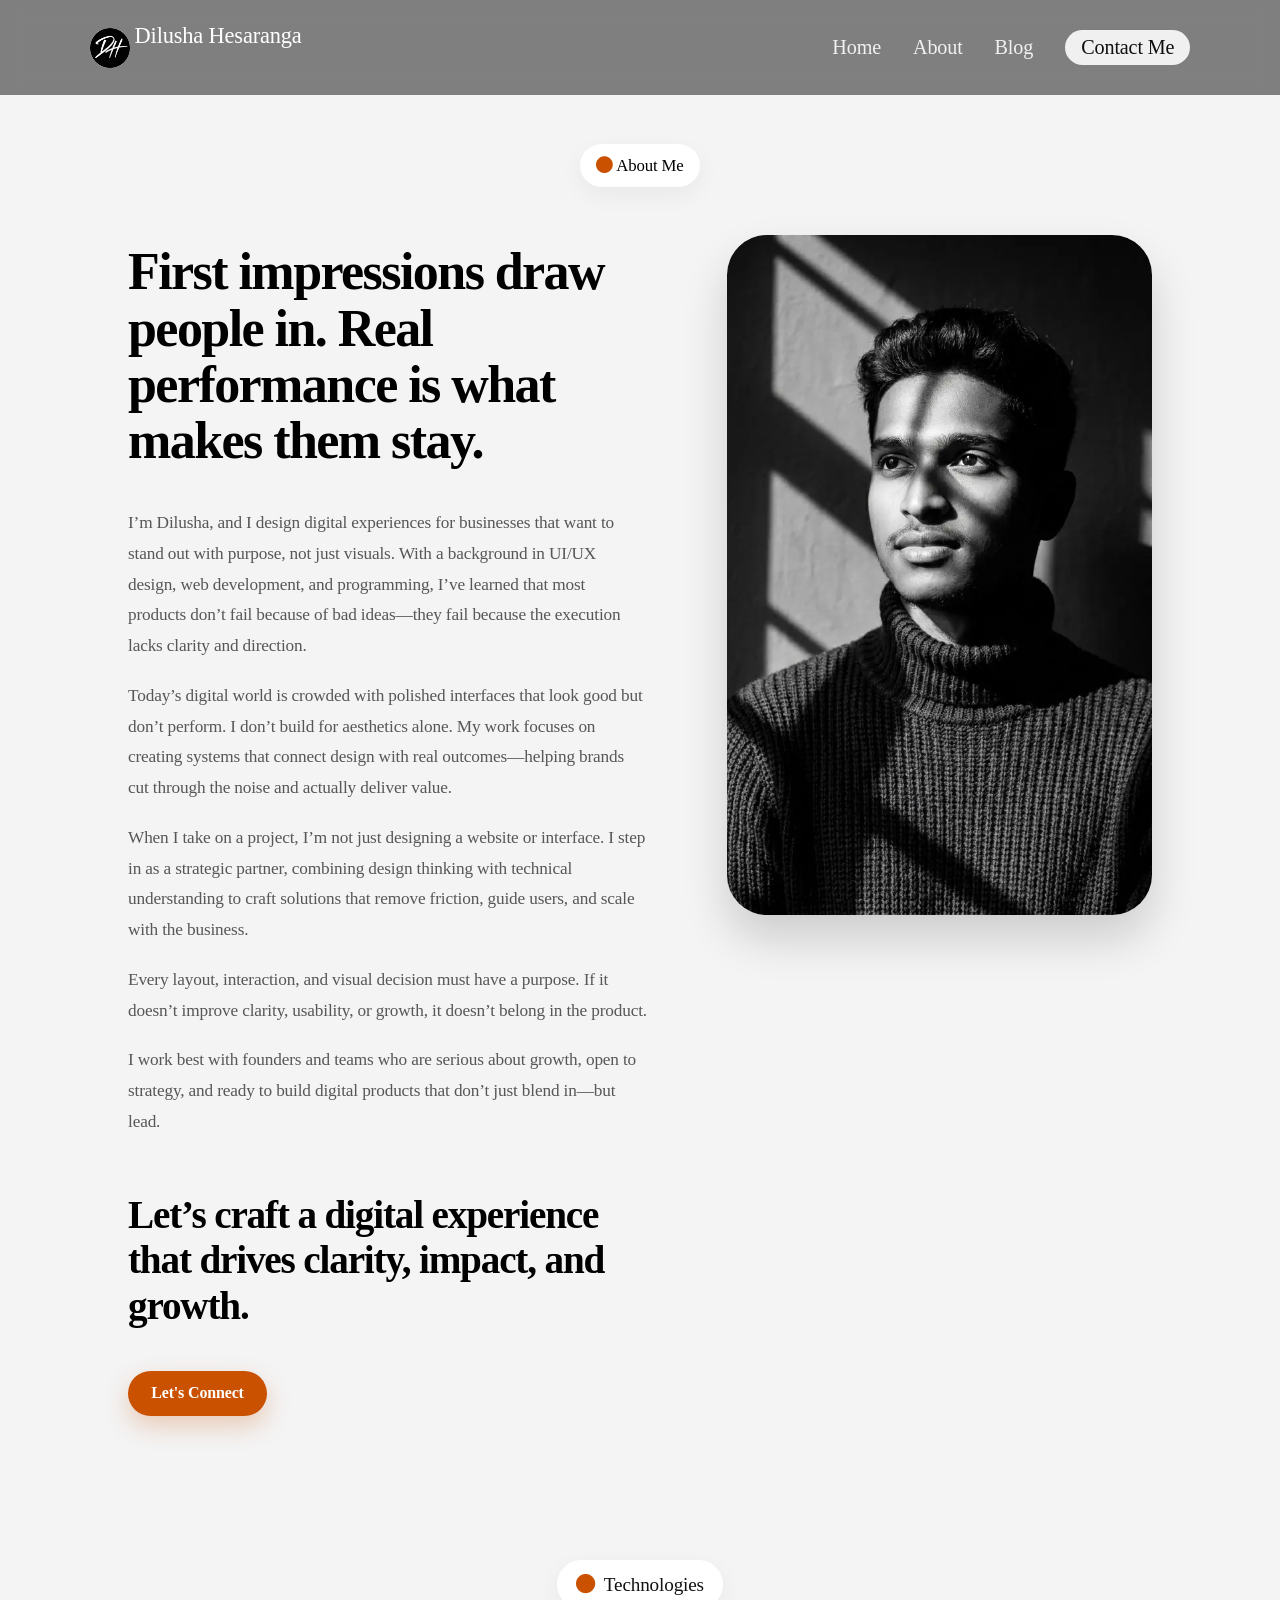
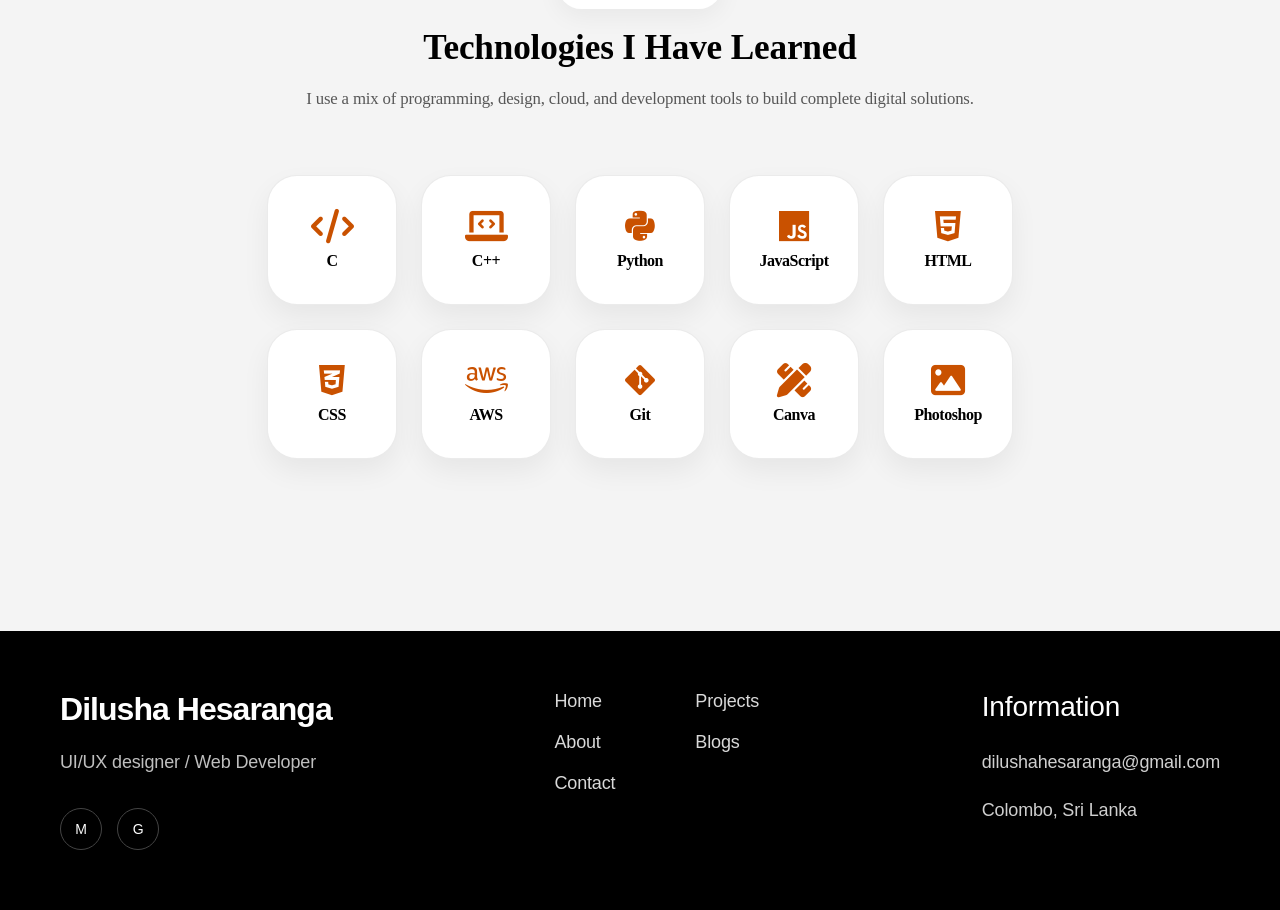
==== commit 299824ff: "Fixed blog page" ====
--- a/about.html
+++ b/about.html
@@ -55,8 +55,7 @@
 
                 <h2>Let’s craft a digital experience that drives clarity, impact, and growth.</h2>  
                 <div class="about-buttons">
-                    <a href="#" class="cta-about">Let's Connect</a>
-                    <a href="#" class="book-call">Book a Call <i class="fa-solid fa-arrow-right"></i></a>
+                    <a href="./contact.html" class="cta-about">Let's Connect</a>
                 </div>
             </div>
 
@@ -134,38 +133,38 @@
 </div>
     
     <footer class="footer">
-  <div class="footer-container">
-    <div class="footer-left">
-      <h2>Dilusha Hesaranga</h2>
-      <p>UI/UX designer / Web Developer</p>
+        <div class="footer-container">
+            <div class="footer-left">
+                <h2>Dilusha Hesaranga</h2>
+                <p>UI/UX designer / Web Developer</p>
 
-      <div class="social-icons">
-        <a href="www.instagram.com">IG</a>
-        <a href="www.pinterest.com">P</a>
-        <a href="www.linkedin.com">IN</a>
-      </div>
-    </div>
+                <div class="social-icons">
+                    <a href="https://medium.com/@dilushahesaranga">M</a>
+                    <a href="https://github.com/DilushaHesaranga">G</a>
+                </div>
+            </div>
 
-    <div class="footer-links">
-      <div>
-        <a href="./index.html">Home</a>
-        <a href="./about.html">About</a>
-        <a href="./contact.html">Contact</a>
-      </div>
+            <div class="footer-links">
+                <div>
+                    <a href="./index.html">Home</a>
+                    <a href="./about.html">About</a>
+                    <a href="./contact.html">Contact</a>
+                </div>
 
-      <div>
-        <a href="#">Projects</a>
-        <a href="#">Blogs</a>
-      </div>
-    </div>
+                <div>
+                    <a href="https://github.com/DilushaHesaranga?page=3&tab=repositories">Projects</a>
+                    <a href="./blog.html">Blogs</a>
+                </div>
+            </div>
 
-    <div class="footer-info">
-      <h3>Information</h3>
-      <p>dilushahesaranga@gmail.com</p>
-      <p>Colombo, Sri Lanka</p>
-    </div>
-  </div>
-</footer>
+            <div class="footer-info">
+                <h3>Information</h3>
+                <p>dilushahesaranga@gmail.com</p>
+                <p>Colombo, Sri Lanka</p>
+            </div>
+        </div>
+    </footer>
+
     <script src="scripts/script.js" defer></script>
 </body>
 </html>
--- a/styles/about.css
+++ b/styles/about.css
@@ -14,12 +14,15 @@
 
 html{
     scroll-behavior: smooth;
+    overflow-x: hidden;
 }
 
 body{
     margin: 0;
     background-color: var(--grey);
     overflow-x: hidden;
+    color: #111;
+    letter-spacing: -0.01em;
 }
 
 img{
@@ -29,13 +32,21 @@
 
 h1,h2,p{
     margin-top: 0;
+}
+
+h1,h2{
+    letter-spacing: -0.03em;
+}
+
+p{
+    line-height: 1.65em;
 }
 
 .about-wrapper{
     margin-top: 5em;
     width: 100%;
     min-height: 100vh;
-    padding: 1.5em 10% 2.5em 10%;
+    padding: 4em 10% 4em 10%;
     display: flex;
     flex-direction: column;
     justify-content: center;
@@ -45,19 +56,23 @@
     display: flex;
     align-items: center;
     justify-content: center;
-    margin-bottom: 2.5em;
+    margin-bottom: 3em;
 }
 
 .about-topic p{
-    font-size: 1.1em;
+    font-size: 1.05em;
     color: black;
     margin: 0;
+    background-color: white;
+    padding: 0.45em 1em;
+    border-radius: var(--cta-rad);
+    box-shadow: 0 8px 25px rgba(0,0,0,0.05);
 }
 
 .about-section{
     display: grid;
     grid-template-columns: 1.1fr 0.9fr;
-    gap: 4.5em;
+    gap: 5em;
     align-items: start;
 }
 
@@ -66,60 +81,60 @@
 }
 
 .left-about h1{
-    font-size: 3.1em;
-    font-weight: 500;
+    font-size: 3.25em;
+    font-weight: 650;
+    line-height: 1.08em;
+    max-width: 680px;
+    margin-bottom: 0.75em;
+    color: black;
+}
+
+.left-about p{
+    font-size: 1.08em;
+    line-height: 1.78em;
+    color: rgba(65, 65, 65, 0.88);
+    max-width: 720px;
+    margin-bottom: 1.1em;
+}
+
+.left-about h2{
+    font-size: 2.45em;
+    font-weight: 650;
     line-height: 1.15em;
     max-width: 650px;
-    margin-bottom: 0.9em;
+    margin-top: 1.4em;
+    margin-bottom: 1.1em;
     color: black;
 }
 
-.left-about p{
-    font-size: 1.15em;
-    line-height: 1.7em;
-    color: var(--darkgrey);
-    max-width: 720px;
-    margin-bottom: 1.15em;
-}
-
-.left-about h2{
-    font-size: 2.5em;
-    font-weight: 500;
-    line-height: 1.2em;
-    max-width: 620px;
-    margin-top: 1.5em;
-    margin-bottom: 1.2em;
-    color: black;
-}
-
 .about-buttons{
     display: flex;
     align-items: center;
-    gap: 2em;
+    gap: 1.5em;
     flex-wrap: wrap;
-    margin-top: 0.5em;
+    margin-top: 0.8em;
 }
 
 .cta-about{
     text-decoration: none;
     background-color: var(--morange);
     color: white;
-    padding: 0.9em 1.5em;
+    padding: 0.85em 1.45em;
     border-radius: var(--cta-rad);
-    font-weight: 500;
+    font-weight: 600;
     display: inline-flex;
     align-items: center;
     justify-content: center;
-}
-
-.book-call{
-    text-decoration: none;
-    color: black;
-    font-size: 1.05em;
-    display: inline-flex;
-    align-items: center;
-    gap: 0.5em;
-}
+    transition: 0.3s ease;
+    box-shadow: 0 10px 25px rgba(201, 81, 0, 0.25);
+}
+
+.cta-about:hover{
+    transform: translateY(-3px);
+    background-color: rgb(230, 93, 0);
+    box-shadow: 0 14px 30px rgba(201, 81, 0, 0.35);
+}
+
 
 .right-about{
     display: flex;
@@ -134,13 +149,20 @@
     object-fit: cover;
     border-radius: 40px;
     display: block;
+    box-shadow: 0 24px 45px rgba(0,0,0,0.16);
+    transition: 0.35s ease;
+}
+
+.right-about img:hover{
+    transform: translateY(-6px);
+    box-shadow: 0 30px 55px rgba(0,0,0,0.20);
 }
 
 .tech-section{
     display: flex;
     flex-direction: column;
     align-items: center;
-    padding: 0 10%;
+    padding: 5em 10% 4em 10%;
     justify-content: center;
     width: 100%;
 }
@@ -151,9 +173,11 @@
 }
 
 .tech-title p{
-    font-size: 2em;
-    font-weight: 500;
+    font-size: 2.2em;
+    line-height: 1.15em;
+    font-weight: 650;
     margin: 0;
+    color: black;
 }
 
 .tech-desc{
@@ -162,9 +186,10 @@
 }
 
 .tech-desc p{
-    font-size: var(--sp);
-    color: var(--darkgrey);
+    font-size: 1.05em;
+    color: rgba(65, 65, 65, 0.88);
     margin-top: 1em;
+    line-height: 1.65em;
 }
 
 .tech-grid{
@@ -172,7 +197,7 @@
     grid-template-columns: repeat(5, 130px);
     gap: 1.5em;
     width: 100%;
-    margin: 2.5em 0;
+    margin: 2.8em 0;
     justify-content: center;
     justify-items: center;
     align-items: center;
@@ -185,40 +210,69 @@
     flex-direction: column;
     align-items: center;
     justify-content: center;
-    gap: 0.5em;
+    gap: 0.55em;
     height: 130px;
     width: 130px;
-    border: 1px solid rgba(65, 65, 65, 0.12);
-    box-shadow: 10px 10px 8px rgba(143, 143, 143, 0.150);
+    border: 1px solid rgba(65, 65, 65, 0.10);
+    box-shadow: 0 12px 28px rgba(0,0,0,0.06);
     text-align: center;
-    transition: 0.3s;
+    transition: 0.3s ease;
 }
 
 .tech-card i{
-    font-size: 2.1em;
+    font-size: 2.15em;
     color: var(--morange);
+    transition: 0.3s ease;
 }
 
 .tech-card h1{
     font-size: 1em;
-    font-weight: 500;
+    font-weight: 600;
     margin: 0;
+    color: black;
+    transition: 0.3s ease;
 }
 
 .tech-card:hover{
-    transform: translateY(-5px);
+    transform: translateY(-7px);
     background-color: var(--morange);
     color: white;
     cursor: pointer;
-}
-
-.tech-card:hover i{
+    box-shadow: 0 18px 35px rgba(201, 81, 0, 0.24);
+}
+
+.tech-card:hover i,
+.tech-card:hover h1{
     color: white;
 }
 
 @media (max-width: 1200px){
+    .about-wrapper{
+        padding: 3.5em 7% 3.5em 7%;
+    }
+
+    .about-section{
+        gap: 3.5em;
+    }
+
+    .left-about h1{
+        font-size: 2.75em;
+    }
+
+    .left-about h2{
+        font-size: 2.15em;
+    }
+
+    .left-about p{
+        font-size: 1.03em;
+    }
+
+    .right-about img{
+        height: 620px;
+    }
+
     .tech-section{
-        padding: 0 6%;
+        padding: 4.5em 6% 3.5em 6%;
     }
 
     .tech-grid{
@@ -227,12 +281,50 @@
 }
 
 @media (max-width: 992px){
+    .about-wrapper{
+        padding: 3em 5% 3em 5%;
+    }
+
+    .about-section{
+        grid-template-columns: 1fr;
+        gap: 2.5em;
+    }
+
+    .left-about{
+        order: 2;
+        padding-top: 0;
+    }
+
+    .right-about{
+        order: 1;
+        justify-content: flex-start;
+    }
+
+    .right-about img{
+        max-width: 420px;
+        height: 560px;
+    }
+
+    .left-about h1{
+        font-size: 2.35em;
+        max-width: 100%;
+    }
+
+    .left-about h2{
+        font-size: 2em;
+        max-width: 100%;
+    }
+
+    .left-about p{
+        max-width: 100%;
+    }
+
     .tech-section{
-        padding: 0 2em;
+        padding: 4em 2em 3em 2em;
     }
 
     .tech-title p{
-        font-size: 1.7em;
+        font-size: 1.85em;
     }
 
     .tech-grid{
@@ -246,129 +338,8 @@
 }
 
 @media (max-width: 768px){
-    .tech-section{
-        padding: 0 1.2em;
-    }
-
-    .tech-title p{
-        font-size: 1.45em;
-    }
-
-    .tech-desc p{
-        font-size: 1em;
-    }
-
-    .tech-grid{
-        grid-template-columns: repeat(2, 130px);
-        gap: 1em;
-    }
-
-    .tech-card{
-        height: 130px;
-        width: 130px;
-        padding: 1em 0.8em;
-    }
-
-    .tech-card i{
-        font-size: 2em;
-    }
-
-    .tech-card h1{
-        font-size: 1em;
-    }
-}
-
-@media (max-width: 576px){
-    .tech-grid{
-        grid-template-columns: repeat(2, 120px);
-        gap: 1em;
-    }
-
-    .tech-title p{
-        font-size: 1.25em;
-    }
-
-    .tech-card{
-        height: 120px;
-        width: 120px;
-    }
-}
-
-@media (max-width: 420px){
-    .tech-grid{
-        grid-template-columns: 120px;
-    }
-}
-
-@media (max-width: 1200px){
     .about-wrapper{
-        padding: 1.5em 7% 2.5em 7%;
-    }
-
-    .about-section{
-        gap: 3em;
-    }
-
-    .left-about h1{
-        font-size: 2.6em;
-    }
-
-    .left-about h2{
-        font-size: 2.1em;
-    }
-
-    .left-about p{
-        font-size: 1.05em;
-    }
-
-    .right-about img{
-        height: 620px;
-    }
-}
-
-@media (max-width: 992px){
-    .about-wrapper{
-        padding: 2em 5% 3em 5%;
-    }
-
-    .about-section{
-        grid-template-columns: 1fr;
-        gap: 2.5em;
-    }
-
-    .left-about{
-        order: 2;
-        padding-top: 0;
-    }
-
-    .right-about{
-        order: 1;
-        justify-content: flex-start;
-    }
-
-    .right-about img{
-        max-width: 420px;
-        height: 560px;
-    }
-
-    .left-about h1{
-        font-size: 2.3em;
-        max-width: 100%;
-    }
-
-    .left-about h2{
-        font-size: 2em;
-        max-width: 100%;
-    }
-
-    .left-about p{
-        max-width: 100%;
-    }
-}
-
-@media (max-width: 768px){
-    .about-wrapper{
-        padding: 1.5em 1.2em 2.5em 1.2em;
+        padding: 2.5em 1.2em 2.5em 1.2em;
     }
 
     .about-topic{
@@ -381,22 +352,22 @@
 
     .left-about h1{
         font-size: 2em;
-        line-height: 1.2em;
+        line-height: 1.15em;
     }
 
     .left-about h2{
-        font-size: 1.8em;
-        line-height: 1.25em;
-        margin-top: 1.3em;
+        font-size: 1.75em;
+        line-height: 1.22em;
+        margin-top: 1.25em;
     }
 
     .left-about p{
         font-size: 1em;
-        line-height: 1.65em;
+        line-height: 1.7em;
     }
 
     .about-buttons{
-        gap: 1.2em;
+        gap: 1.1em;
     }
 
     .right-about img{
@@ -405,15 +376,47 @@
         height: 500px;
         border-radius: 30px;
     }
+
+    .tech-section{
+        padding: 3.5em 1.2em 2.8em 1.2em;
+    }
+
+    .tech-title p{
+        font-size: 1.55em;
+    }
+
+    .tech-desc p{
+        font-size: 1em;
+    }
+
+    .tech-grid{
+        grid-template-columns: repeat(2, 130px);
+        gap: 1em;
+        margin-top: 2em;
+    }
+
+    .tech-card{
+        height: 130px;
+        width: 130px;
+        padding: 1em 0.8em;
+    }
+
+    .tech-card i{
+        font-size: 2em;
+    }
+
+    .tech-card h1{
+        font-size: 1em;
+    }
 }
 
 @media (max-width: 576px){
     .about-wrapper{
-        padding: 1.2em 1em 2em 1em;
+        padding: 2em 1em 2em 1em;
     }
 
     .about-topic p{
-        font-size: 1em;
+        font-size: 0.95em;
     }
 
     .left-about h1{
@@ -421,7 +424,7 @@
     }
 
     .left-about h2{
-        font-size: 1.55em;
+        font-size: 1.45em;
     }
 
     .left-about p{
@@ -448,6 +451,24 @@
         height: 420px;
         border-radius: 24px;
     }
+
+    .tech-section{
+        padding: 3em 1em 2.5em 1em;
+    }
+
+    .tech-grid{
+        grid-template-columns: repeat(2, 120px);
+        gap: 1em;
+    }
+
+    .tech-title p{
+        font-size: 1.35em;
+    }
+
+    .tech-card{
+        height: 120px;
+        width: 120px;
+    }
 }
 
 @media (max-width: 420px){
@@ -456,7 +477,7 @@
     }
 
     .left-about h2{
-        font-size: 1.35em;
+        font-size: 1.3em;
     }
 
     .about-buttons{
@@ -467,4 +488,8 @@
     .right-about img{
         height: 360px;
     }
+
+    .tech-grid{
+        grid-template-columns: 120px;
+    }
 }
--- a/styles/styles.css
+++ b/styles/styles.css
@@ -23,6 +23,12 @@
     overflow-x: hidden;
     width: 100%;
     max-width: 100vw;
+    color: #111;
+    letter-spacing: -0.01em;
+}
+
+body > br{
+    display: none;
 }
 
 img{
@@ -31,17 +37,24 @@
 }
 
 h1{
-    font-weight: 500;
+    font-weight: 600;
+    letter-spacing: -0.03em;
+}
+
+h2{
+    letter-spacing: -0.03em;
 }
 
 p{
-    line-height: 1.4em;
+    line-height: 1.65em;
 }
 
 .navbar{
     display: flex;
     justify-content: space-between;
     padding: var(--upadding);
+    padding-top: 0.8em;
+    padding-bottom: 0.8em;
     align-items: center;
     font-size: var(--p);
     position: fixed;
@@ -49,7 +62,8 @@
     max-width: 100vw;
     box-sizing: border-box;
     z-index: 10;
-    background-color: rgba(0, 0, 0, 0.326);
+    background-color: rgba(0, 0, 0, 0.48);
+    backdrop-filter: blur(12px);
     animation: slideFromTop 1s ease;
     left: 0;
     top: 0;
@@ -84,12 +98,14 @@
     margin-right: 2rem;
     text-decoration: none;
     color: white;
-}
-.navbar .fa-bars{
-    display: none !important;
-    color: white;
-    cursor: pointer;
-    font-size: 1.3em;
+    font-size: 0.9em;
+    opacity: 0.88;
+    transition: 0.3s ease;
+}
+
+.nav-links a:hover{
+    opacity: 1;
+    color: var(--morange);
 }
 
 .nav-links a:last-child{
@@ -104,11 +120,18 @@
     display: inline-flex;
     align-items: center;
     justify-content: center;
-}
-
-.fa-bars{
+    transition: 0.3s ease;
+}
+
+#cta:hover{
+    background-color: var(--morange);
     color: white;
-    display: none;
+    transform: translateY(-2px);
+}
+
+.navbar .fa-bars{
+    display: none !important;
+    color: white;
     cursor: pointer;
     font-size: 1.3em;
 }
@@ -148,12 +171,30 @@
     overflow: hidden;
 }
 
+.hero-section::after{
+    content: "";
+    position: absolute;
+    inset: 0;
+    background: linear-gradient(to right, rgba(0,0,0,0.78), rgba(0,0,0,0.35), rgba(0,0,0,0.15));
+    z-index: 0;
+}
+
 .rate-column{
     display: flex;
     align-items: center;
     gap: 0.25em;
-    margin: 0 0 -1em 0;
+    margin: 0 0 0.4em 0;
     flex-wrap: wrap;
+    background-color: rgba(255,255,255,0.10);
+    width: fit-content;
+    padding: 0.4em 0.8em;
+    border-radius: var(--cta-rad);
+    backdrop-filter: blur(8px);
+}
+
+.rate-column p{
+    margin: 0;
+    font-size: 0.85em;
 }
 
 #hero-img {
@@ -170,9 +211,9 @@
 
 .hero-desc {
     position: relative;
-    z-index: 1;
-    padding: 4em;
-    max-width: 600px;
+    z-index: 2;
+    padding: 5em 4em;
+    max-width: 650px;
     width: 100%;
     color: white;
     font-size: var(--p);
@@ -182,18 +223,42 @@
 
 #hero-title{
     word-break: break-word;
+    font-size: 2.8em;
+    line-height: 1.05em;
+    margin: 0.4em 0;
+    font-weight: 650;
+    max-width: 700px;
+}
+
+.hero-desc p{
+    max-width: 590px;
+    color: rgba(255,255,255,0.88);
+    line-height: 1.7em;
 }
 
 .cta-hero{
     background-color: var(--morange);
     color: white;
     font-size: 1em;
-    padding: 0.4em 0.9em;
+    padding: 0.75em 1.35em;
     border-radius: var(--cta-rad);
     max-width: fit-content;
     font-weight: bold;
     border: none;
     cursor: pointer;
+    text-decoration: none;
+    display: inline-flex;
+    align-items: center;
+    justify-content: center;
+    margin-top: 0.7em;
+    transition: 0.3s ease;
+    box-shadow: 0 10px 25px rgba(201, 81, 0, 0.25);
+}
+
+.cta-hero:hover{
+    transform: translateY(-3px);
+    box-shadow: 0 14px 30px rgba(201, 81, 0, 0.35);
+    background-color: rgb(230, 93, 0);
 }
 
 .marquee-section {
@@ -203,10 +268,11 @@
     background-color: white;
     -webkit-mask-image: linear-gradient(to right, transparent, black 30%, black 70%, transparent);
     mask-image: linear-gradient(to right, transparent, black 30%, black 70%, transparent);
+    box-shadow: 0 10px 30px rgba(0,0,0,0.04);
 }
 
 .displayed-marquee{
-    padding: 2em 0;
+    padding: 1.6em 0;
     display: flex;
     gap: 60px;
     align-items: center;
@@ -221,6 +287,15 @@
     width: auto;
     max-width: none;
     flex-shrink: 0;
+    filter: grayscale(20%);
+    opacity: 0.88;
+    transition: 0.3s ease;
+}
+
+.marquee-section img:hover{
+    filter: grayscale(0);
+    opacity: 1;
+    transform: scale(1.08);
 }
 
 .smtopic{
@@ -231,6 +306,11 @@
 
 .smtopic p{
     font-size: 1.2em;
+    background-color: white;
+    padding: 0.45em 1em;
+    border-radius: var(--cta-rad);
+    box-shadow: 0 8px 25px rgba(0,0,0,0.05);
+    margin-bottom: 1em;
 }
 
 .descriptive-section{
@@ -239,13 +319,21 @@
     align-items: center;
     padding: 0 1.5em;
     width: 100%;
+    margin-top: 6em;
 }
 
 .des-title{
     font-size: 2em;
     font-weight: 500;
-    max-width: 800px;
+    max-width: 900px;
     text-align: center;
+}
+
+.des-title p{
+    font-size: 1.05em;
+    line-height: 1.45em;
+    margin: 0;
+    color: #111;
 }
 
 .des-features{
@@ -254,6 +342,7 @@
     font-size: 1.3em;
     flex-wrap: wrap;
     justify-content: center;
+    margin-top: 2em;
 }
 
 .des-features p{
@@ -261,6 +350,12 @@
     padding: 0.45em 0.8em;
     border-radius: var(--cta-rad);
     margin: 0;
+    box-shadow: 0 8px 25px rgba(0,0,0,0.05);
+    transition: 0.3s ease;
+}
+
+.des-features p:hover{
+    transform: translateY(-3px);
 }
 
 .features{
@@ -268,48 +363,60 @@
     grid-template-columns: repeat(3, 1fr);
     padding: 0 10em;
     align-items: stretch;
-    gap: 2.5em;
-    width: 100%;
-}
-
-.feature-one,.feature-two,.feature-three{
-    box-shadow: 10px 10px 8px rgba(143, 143, 143, 0.331);
+    gap: 2em;
+    width: 100%;
+    margin-top: 6em;
+}
+
+.feature-one,
+.feature-two,
+.feature-three{
+    position: relative;
+    overflow: hidden;
+    min-height: 430px;
+    padding: 1.4em;
+    box-shadow: 0 18px 35px rgba(0,0,0,0.10);
+    transition: 0.35s ease;
 }
 
 .feature-one{
     background-image: url("../images/strategy.webp");
-    min-height: 400px;
     width: 100%;
     background-size: cover;
     background-position: center;
     color: black;
     border-radius: var(--cta-rad);
     align-content: end;
-    padding: 1em;
 }
 
 .feature-two{
     background-image: url("../images/user.webp");
-    min-height: 400px;
     width: 100%;
     background-size: cover;
     background-position: center;
     color: black;
     border-radius: var(--cta-rad);
     align-content: end;
-    padding: 1em;
 }
 
 .feature-three{
     background-image: url("../images/execution.webp");
-    min-height: 400px;
     width: 100%;
     background-size: cover;
     background-position: center;
     color: black;
     border-radius: var(--cta-rad);
     align-content: end;
-    padding: 1em;
+}
+
+.feature-one::after,
+.feature-two::after,
+.feature-three::after{
+    content: "";
+    position: absolute;
+    inset: 0;
+    background: linear-gradient(to top, rgba(255,255,255,0.92), rgba(255,255,255,0.35), transparent);
+    z-index: 0;
 }
 
 .feature-one h1,
@@ -318,14 +425,39 @@
 .feature-two p,
 .feature-three h1,
 .feature-three p{
+    position: relative;
+    z-index: 1;
     margin-left: 5px;
     font-weight: 500;
+}
+
+.feature-one h1,
+.feature-two h1,
+.feature-three h1{
+    font-size: 1.45em;
+    margin-bottom: 0.3em;
 }
 
 .feature-one p,
 .feature-three p,
 .feature-two p{
     font-size: 1.1em;
+    color: rgba(0,0,0,0.70);
+    line-height: 1.5em;
+}
+
+.feature-one:hover,
+.feature-two:hover,
+.feature-three:hover{
+    transform: translateY(-8px);
+    box-shadow: 0 22px 45px rgba(0,0,0,0.15);
+}
+
+.feature-one h1,
+.feature-two h1,
+.feature-three h1{
+    font-weight: 600;
+    font-size: 2.1em;
 }
 
 .project-section{
@@ -334,6 +466,7 @@
     padding: 0 10%;
     flex-direction: column;
     width: 100%;
+    margin-top: 6em;
 }
 
 .left-project{
@@ -341,12 +474,16 @@
 }
 
 .left-project h1{
-    font-weight: 500;
+    font-size: 2.15em;
+    line-height: 1.18em;
+    font-weight: 650;
+    margin-bottom: 0.5em;
 }
 
 .left-project p{
     font-size: var(--sp);
     color: var(--darkgrey);
+    line-height: 1.65em;
 }
 
 .sub-project{
@@ -355,6 +492,7 @@
     justify-content: space-between;
     width: 100%;
     gap: 2em;
+    margin-top: 1em;
 }
 
 .right-project{
@@ -363,33 +501,247 @@
     justify-content: flex-end;
 }
 
-.specp{
-    font-size: var(--sp);
+.project-cards{
+    display: grid;
+    grid-template-columns: repeat(2, 1fr);
+    gap: 1.5em;
+    width: 100%;
+    margin-top: 3em;
+}
+
+.project-card{
+    background-color: white;
+    border-radius: 28px;
+    overflow: hidden;
+    box-shadow: 0 18px 35px rgba(0,0,0,0.07);
+    transition: 0.35s ease;
+    border: 1px solid rgba(65, 65, 65, 0.08);
+}
+
+.project-card:hover{
+    transform: translateY(-8px);
+    box-shadow: 0 24px 45px rgba(0,0,0,0.12);
+}
+
+.project-img{
+    width: 100%;
+    height: 260px;
+    background-size: cover;
+    background-position: center;
+}
+
+
+.project-card-content{
+    padding: 1.5em;
+}
+
+.project-tag{
+    width: fit-content;
+    background-color: var(--grey);
+    color: var(--morange);
+    padding: 0.4em 0.8em;
+    border-radius: var(--cta-rad);
+    font-size: 0.85em;
+    font-weight: 600;
+    margin: 0 0 1em 0;
+}
+
+.project-card-content h2{
+    font-size: 1.45em;
+    line-height: 1.2em;
+    margin: 0 0 0.6em 0;
+    font-weight: 650;
+    color: black;
+}
+
+.project-card-content p{
     color: var(--darkgrey);
-    max-width: 790px;
+    line-height: 1.65em;
+    margin-bottom: 1.2em;
+}
+
+.project-link{
+    text-decoration: none;
+    color: black;
+    font-weight: 600;
+    display: inline-flex;
+    align-items: center;
+    gap: 0.5em;
+    transition: 0.3s ease;
+}
+
+.project-link i{
+    transition: 0.3s ease;
+}
+
+.project-link:hover{
+    color: var(--morange);
+}
+
+.project-link:hover i{
+    transform: translateX(5px);
+}
+
+.services-section{
+    width: 100%;
+    padding: 0 10% 5em 10%;
+    margin-top: 6em;
+}
+
+.services-heading{
+    max-width: 720px;
+    margin: 0 auto;
     text-align: center;
-    padding: 0 1.5em;
-}
-
-.procolumn{
-    display: flex;
-    flex-direction: column;
+}
+
+.services-heading h1{
+    font-size: 2.3em;
+    line-height: 1.15em;
+    margin: 0.4em 0 0.3em 0;
+    font-weight: 650;
+    color: black;
+    letter-spacing: -0.04em;
+}
+
+.services-desc{
+    max-width: 580px;
+    margin: 0 auto 2.5em auto;
+    text-align: center;
+}
+
+.services-desc p{
+    font-size: 1em;
+    color: var(--darkgrey);
+    margin: 0;
+    line-height: 1.65em;
+}
+
+.services-list{
+    max-width: 980px;
+    margin: 0 auto;
+}
+
+.service-box{
+    border-bottom: 1px solid rgba(65, 65, 65, 0.20);
+    padding: 2em 1.2em;
+    border-radius: 22px;
+    transition: 0.3s ease;
+}
+
+.service-box:hover{
+    background-color: rgba(255,255,255,0.65);
+}
+
+.service-box.active{
+    background-color: white;
+    box-shadow: 0 16px 35px rgba(0,0,0,0.06);
+}
+
+.service-top{
+    display: flex;
+    align-items: flex-start;
+    gap: 2em;
+}
+
+.service-number{
+    width: 45px;
+    color: var(--darkgrey);
+    margin: 0;
+    flex-shrink: 0;
+}
+
+.service-text{
+    flex: 1;
+}
+
+.service-text h2{
+    font-size: 1.25em;
+    margin: 0 0 0.5em 0;
+    font-weight: 650;
+    color: black;
+}
+
+.service-text p{
+    max-width: 390px;
+    margin: 0;
+    color: var(--darkgrey);
+    font-size: 1em;
+    line-height: 1.65em;
+}
+
+.service-btn{
+    width: 28px;
+    height: 28px;
+    border-radius: 100%;
+    border: none;
+    background-color: white;
+    color: black;
+    cursor: pointer;
+    display: flex;
+    align-items: center;
     justify-content: center;
-    align-items: center;
-    padding: 0 1.5em;
-    width: 100%;
-}
-
-.col1,.col2,.col3{
-    display: flex;
-    max-width: 700px;
-    width: 100%;
-    gap: 3em;
+    flex-shrink: 0;
+    transition: 0.3s ease;
+}
+
+.service-btn:hover{
+    transform: scale(1.1);
+}
+
+.service-box.active .service-btn{
+    background-color: black;
+    color: white;
+}
+
+.service-extra{
+    display: none;
+    margin-left: 77px;
+    margin-top: 1.5em;
+}
+
+.service-box.active .service-extra{
+    display: flex;
+    align-items: flex-start;
+    justify-content: space-between;
+    gap: 2em;
+    flex-wrap: wrap;
+}
+
+.service-images{
+    display: flex;
+    gap: 0.8em;
+    flex-wrap: wrap;
+}
+
+.service-images img{
+    width: 95px;
+    height: 60px;
+    object-fit: cover;
+    border-radius: 6px;
+}
+
+.service-tags{
+    display: flex;
+    gap: 0.7em;
+    flex-wrap: wrap;
+    justify-content: flex-end;
+    max-width: 420px;
+}
+
+.service-tags span{
     background-color: white;
-    margin: 1em;
-    padding: 1em;
-    border: 1px solid var(--darkgrey);
+    padding: 0.55em 0.9em;
     border-radius: var(--cta-rad);
+    font-size: 0.85em;
+    color: var(--darkgrey);
+    transition: 0.3s ease;
+    box-shadow: 0 6px 18px rgba(0,0,0,0.04);
+}
+
+.service-tags span:hover{
+    transform: translateY(-2px);
+    background-color: var(--morange);
+    color: white;
 }
 
 .footer {
@@ -398,6 +750,7 @@
     padding: 60px 60px;
     font-family: Arial, sans-serif;
     width: 100%;
+    margin-top: 4em;
 }
 
 .footer-container {
@@ -410,7 +763,7 @@
 
 .footer-left h2 {
     font-size: 32px;
-    font-weight: 500;
+    font-weight: 650;
     margin: 0 0 20px;
 }
 
@@ -437,11 +790,13 @@
     text-decoration: none;
     color: #fff;
     font-size: 14px;
-    transition: 0.3s;
+    transition: 0.3s ease;
 }
 
 .social-icons a:hover {
-    border-color: #fff;
+    transform: translateY(-3px);
+    border-color: var(--morange);
+    color: var(--morange);
 }
 
 .footer-links {
@@ -460,11 +815,11 @@
     color: #d9d9d9;
     text-decoration: none;
     font-size: 18px;
-    transition: 0.3s;
+    transition: 0.3s ease;
 }
 
 .footer-links a:hover {
-    color: #fff;
+    color: var(--morange);
 }
 
 .footer-info h3 {
@@ -493,6 +848,10 @@
     .project-section{
         padding: 0 6%;
     }
+
+    .services-section{
+        padding: 0 7% 5em 7%;
+    }
 }
 
 @media (max-width: 992px) {
@@ -516,7 +875,18 @@
 
     .hero-desc{
         max-width: 100%;
-        padding: 3em 2em;
+        padding: 4em 2em;
+    }
+
+    #hero-title{
+        font-size: 2.2em;
+    }
+
+    .descriptive-section,
+    .features,
+    .project-section,
+    .services-section{
+        margin-top: 4.5em;
     }
 
     .des-title{
@@ -537,8 +907,37 @@
         max-width: 100%;
     }
 
+    .left-project h1{
+        font-size: 1.85em;
+    }
+
     .right-project{
         width: 100%;
+        justify-content: flex-start;
+    }
+
+    .project-cards{
+        grid-template-columns: 1fr;
+        margin-top: 2.5em;
+    }
+
+    .project-img{
+        height: 240px;
+    }
+
+    .services-section{
+        padding: 0 5% 4em 5%;
+    }
+
+    .services-heading h1{
+        font-size: 2em;
+    }
+
+    .service-box.active .service-extra{
+        flex-direction: column;
+    }
+
+    .service-tags{
         justify-content: flex-start;
     }
 
@@ -580,20 +979,29 @@
         display: block !important;
     }
 
-    .nav-links{
-        display: none;
-    }
-
     .hero-section{
         align-items: flex-end;
         min-height: 90vh;
     }
 
+    .hero-section::after{
+        background: linear-gradient(to top, rgba(0,0,0,0.82), rgba(0,0,0,0.40));
+    }
+
     .hero-desc{
         padding: 2em 1.2em;
         font-size: 1.05em;
     }
 
+    #hero-title{
+        font-size: 1.9em;
+        line-height: 1.12em;
+    }
+
+    .hero-desc p{
+        line-height: 1.6em;
+    }
+
     .rate-column{
         margin-bottom: 0;
     }
@@ -607,6 +1015,13 @@
         height: 40px;
     }
 
+    .descriptive-section,
+    .features,
+    .project-section,
+    .services-section{
+        margin-top: 3.8em;
+    }
+
     .des-title{
         font-size: 1.45em;
     }
@@ -619,21 +1034,53 @@
     .features{
         grid-template-columns: 1fr;
         padding: 0 1.2em;
+        gap: 1.4em;
     }
 
     .feature-one,
     .feature-two,
     .feature-three{
-        min-height: 320px;
+        min-height: 340px;
     }
 
     .project-section{
         padding: 0 1.2em;
     }
 
-    .col1,.col2,.col3{
-        flex-direction: column;
+    .left-project h1{
+        font-size: 1.6em;
+    }
+
+    .services-section{
+        padding: 0 1.2em 4em 1.2em;
+    }
+
+    .services-heading h1{
+        font-size: 1.7em;
+    }
+
+    .services-desc p{
+        font-size: 0.95em;
+    }
+
+    .service-top{
         gap: 1em;
+    }
+
+    .service-number{
+        width: 35px;
+    }
+
+    .service-extra{
+        margin-left: 51px;
+    }
+
+    .service-text h2{
+        font-size: 1.15em;
+    }
+
+    .service-text p{
+        font-size: 0.95em;
     }
 
     .footer {
@@ -689,24 +1136,92 @@
         font-size: 0.95em;
     }
 
+    #hero-title{
+        font-size: 1.55em;
+    }
+
     .cta-hero{
         width: 100%;
         max-width: 220px;
         text-align: center;
+        text-decoration: none;
+        padding: 0.7em 1.1em;
+    }
+
+    .descriptive-section,
+    .features,
+    .project-section,
+    .services-section{
+        margin-top: 3.2em;
     }
 
     .des-title{
         font-size: 1.25em;
     }
 
-    .specp{
-        padding: 0 1em;
-    }
-
-    .col1,.col2,.col3{
-        padding: 0.9em;
+    .des-title p{
+        font-size: 0.95em;
+    }
+
+    .project-cards{
+        gap: 1em;
+        margin-top: 2em;
+    }
+
+    .project-card{
+        border-radius: 22px;
+    }
+
+    .project-img{
+        height: 200px;
+    }
+
+    .project-card-content{
+        padding: 1.2em;
+    }
+
+    .project-card-content h2{
+        font-size: 1.2em;
+    }
+
+    .services-heading h1{
+        font-size: 1.45em;
+    }
+
+    .services-desc{
+        margin-bottom: 1.5em;
+    }
+
+    .service-box{
+        padding: 1.5em 0.8em;
+    }
+
+    .service-top{
+        gap: 0.8em;
+    }
+
+    .service-number{
+        width: 28px;
+        font-size: 0.9em;
+    }
+
+    .service-extra{
         margin-left: 0;
-        margin-right: 0;
+    }
+
+    .service-btn{
+        width: 25px;
+        height: 25px;
+        font-size: 0.75em;
+    }
+
+    .service-images img{
+        width: 75px;
+        height: 50px;
+    }
+
+    .service-tags span{
+        font-size: 0.8em;
     }
 
     .footer-links {
@@ -733,6 +1248,10 @@
         font-size: 0.95em;
     }
 
+    #hero-title{
+        font-size: 1.3em;
+    }
+
     .des-features{
         flex-direction: column;
         align-items: center;
@@ -750,6 +1269,10 @@
 
     .marquee-section img{
         height: 34px;
+    }
+
+    .services-heading h1{
+        font-size: 1.3em;
     }
 }
 
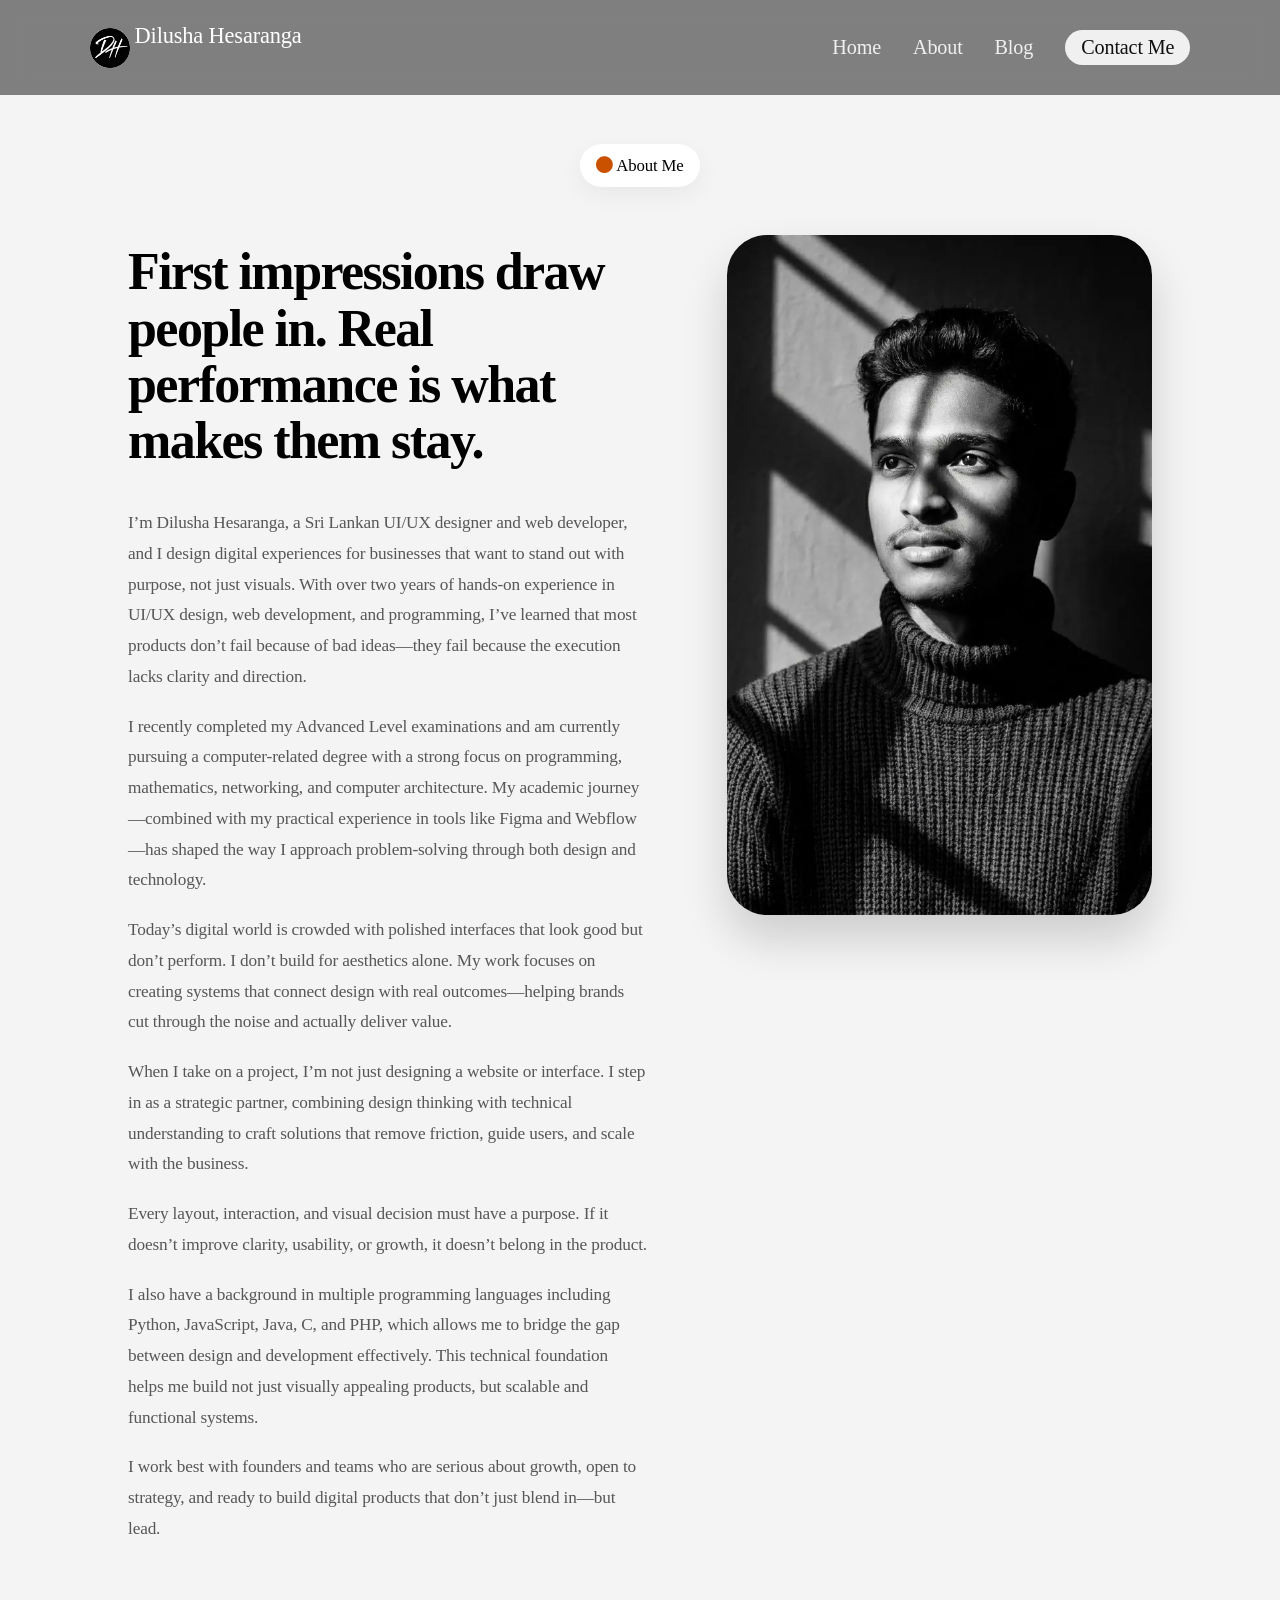
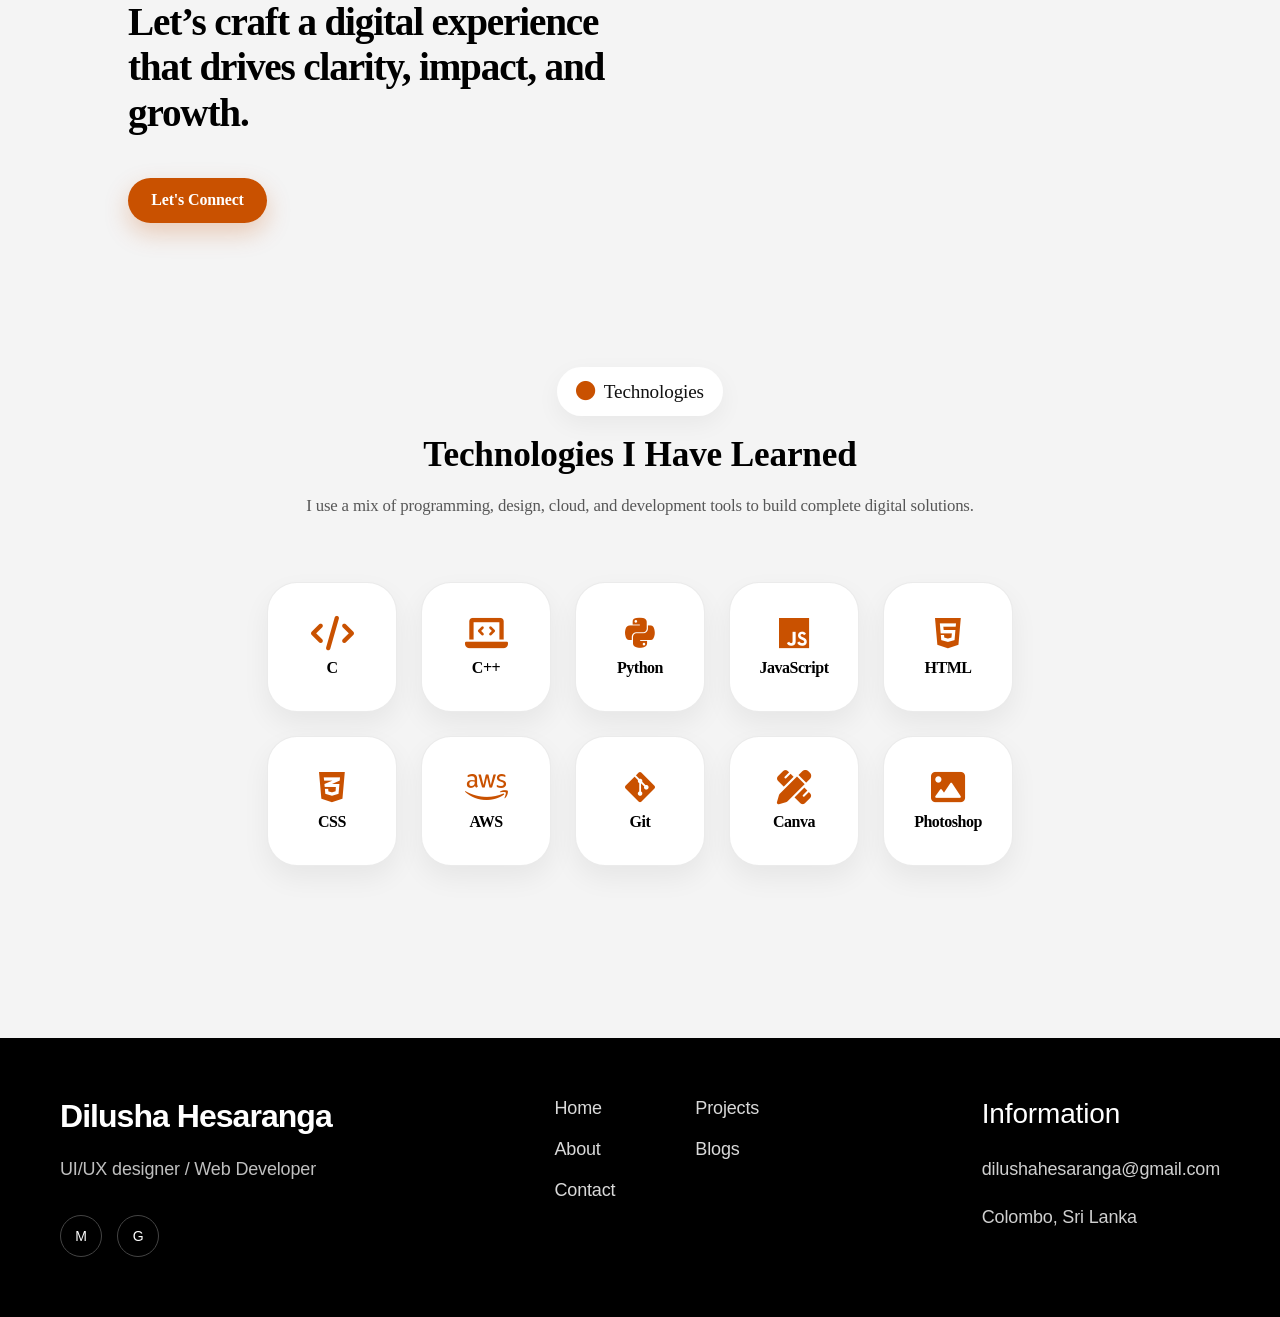
==== commit 537d82a6: "Changed about" ====
--- a/about.html
+++ b/about.html
@@ -43,7 +43,9 @@
             <div class="left-about">
                 <h1>First impressions draw people in. Real performance is what makes them stay.</h1>
 
-                <p>I’m Dilusha, and I design digital experiences for businesses that want to stand out with purpose, not just visuals. With a background in UI/UX design, web development, and programming, I’ve learned that most products don’t fail because of bad ideas—they fail because the execution lacks clarity and direction.</p>
+                <p>I’m Dilusha Hesaranga, a Sri Lankan UI/UX designer and web developer, and I design digital experiences for businesses that want to stand out with purpose, not just visuals. With over two years of hands-on experience in UI/UX design, web development, and programming, I’ve learned that most products don’t fail because of bad ideas—they fail because the execution lacks clarity and direction.</p>
+
+                <p>I recently completed my Advanced Level examinations and am currently pursuing a computer-related degree with a strong focus on programming, mathematics, networking, and computer architecture. My academic journey—combined with my practical experience in tools like Figma and Webflow—has shaped the way I approach problem-solving through both design and technology.</p>
 
                 <p>Today’s digital world is crowded with polished interfaces that look good but don’t perform. I don’t build for aesthetics alone. My work focuses on creating systems that connect design with real outcomes—helping brands cut through the noise and actually deliver value.</p>
 
@@ -51,7 +53,10 @@
 
                 <p>Every layout, interaction, and visual decision must have a purpose. If it doesn’t improve clarity, usability, or growth, it doesn’t belong in the product.</p>
 
+                <p>I also have a background in multiple programming languages including Python, JavaScript, Java, C, and PHP, which allows me to bridge the gap between design and development effectively. This technical foundation helps me build not just visually appealing products, but scalable and functional systems.</p>
+
                 <p>I work best with founders and teams who are serious about growth, open to strategy, and ready to build digital products that don’t just blend in—but lead.</p>
+
 
                 <h2>Let’s craft a digital experience that drives clarity, impact, and growth.</h2>  
                 <div class="about-buttons">
@@ -139,8 +144,8 @@
                 <p>UI/UX designer / Web Developer</p>
 
                 <div class="social-icons">
-                    <a href="https://medium.com/@dilushahesaranga">M</a>
-                    <a href="https://github.com/DilushaHesaranga">G</a>
+                    <a href="https://medium.com/@dilushahesaranga" target="_blank">M</a>
+                    <a href="https://github.com/DilushaHesaranga" target="_blank">G</a>
                 </div>
             </div>
 
@@ -152,7 +157,7 @@
                 </div>
 
                 <div>
-                    <a href="https://github.com/DilushaHesaranga?page=3&tab=repositories">Projects</a>
+                    <a href="https://github.com/DilushaHesaranga?page=3&tab=repositories" target="_blank">Projects</a>
                     <a href="./blog.html">Blogs</a>
                 </div>
             </div>
